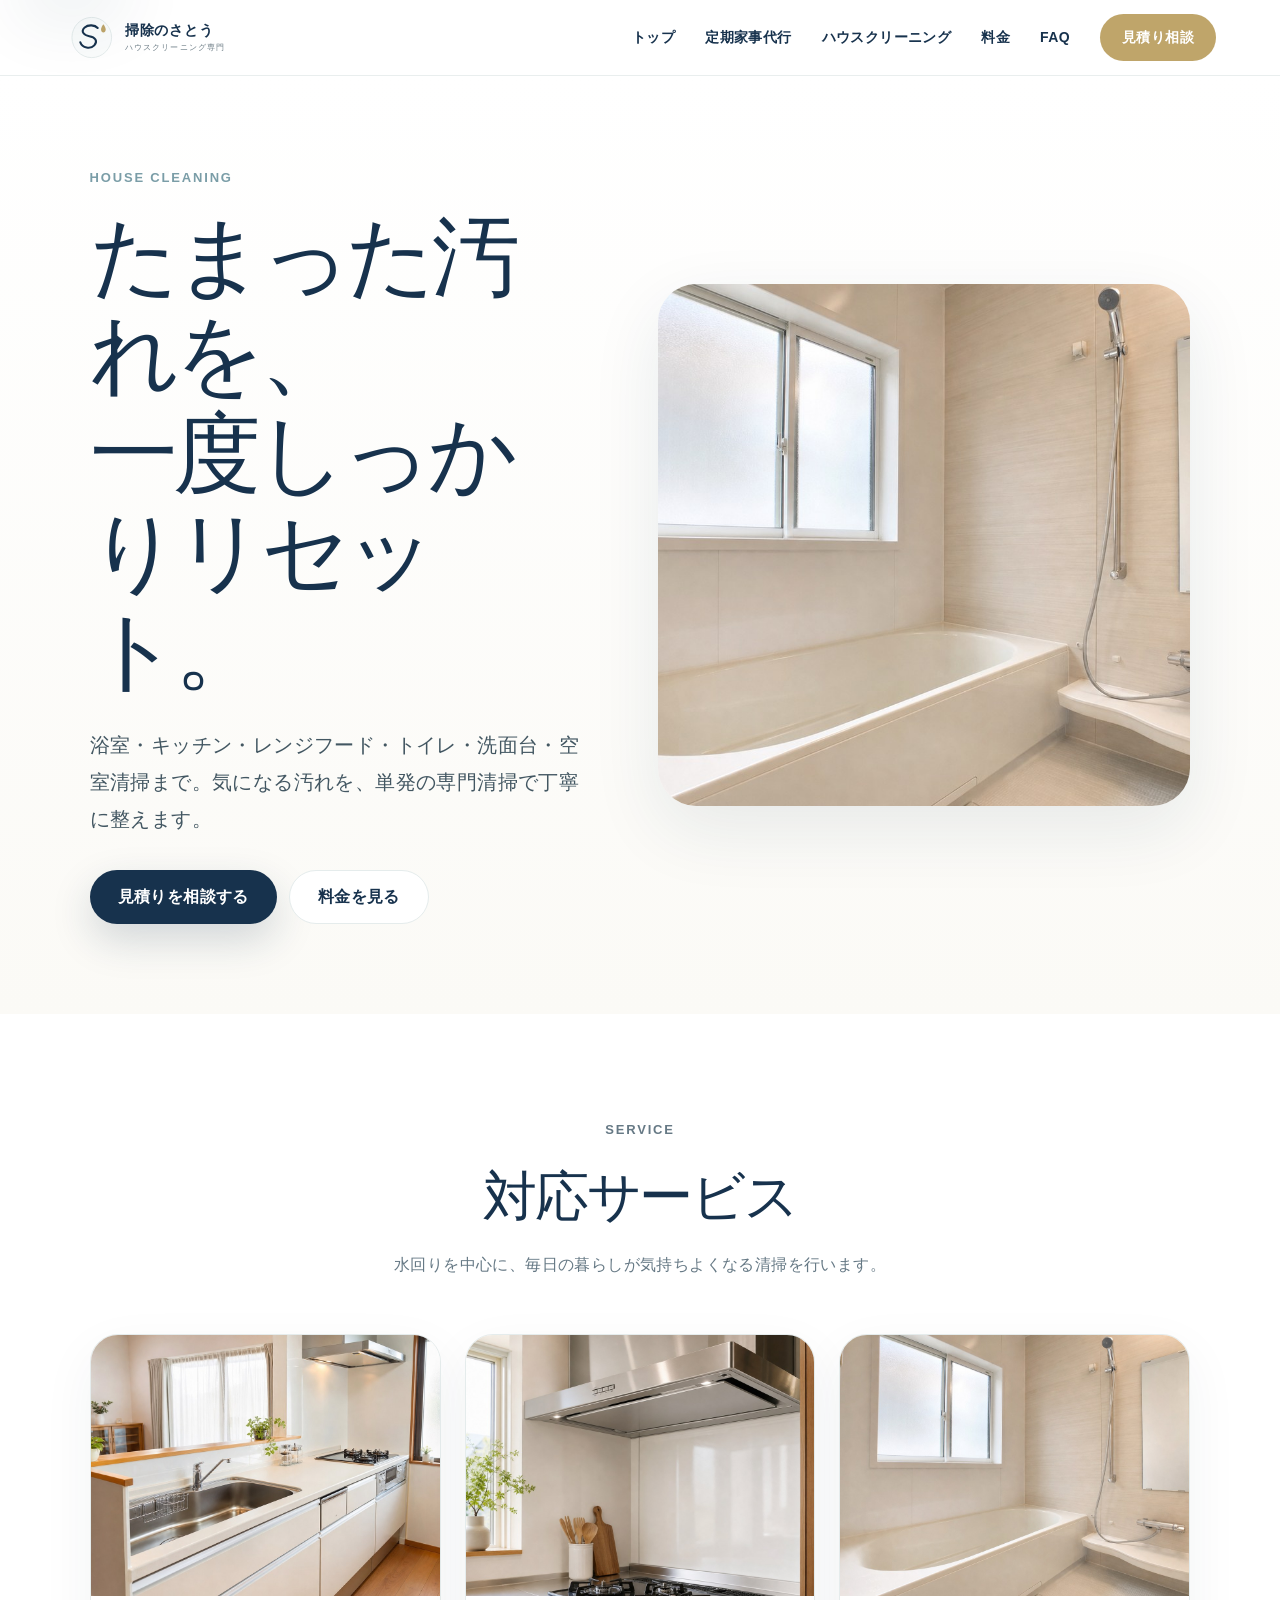
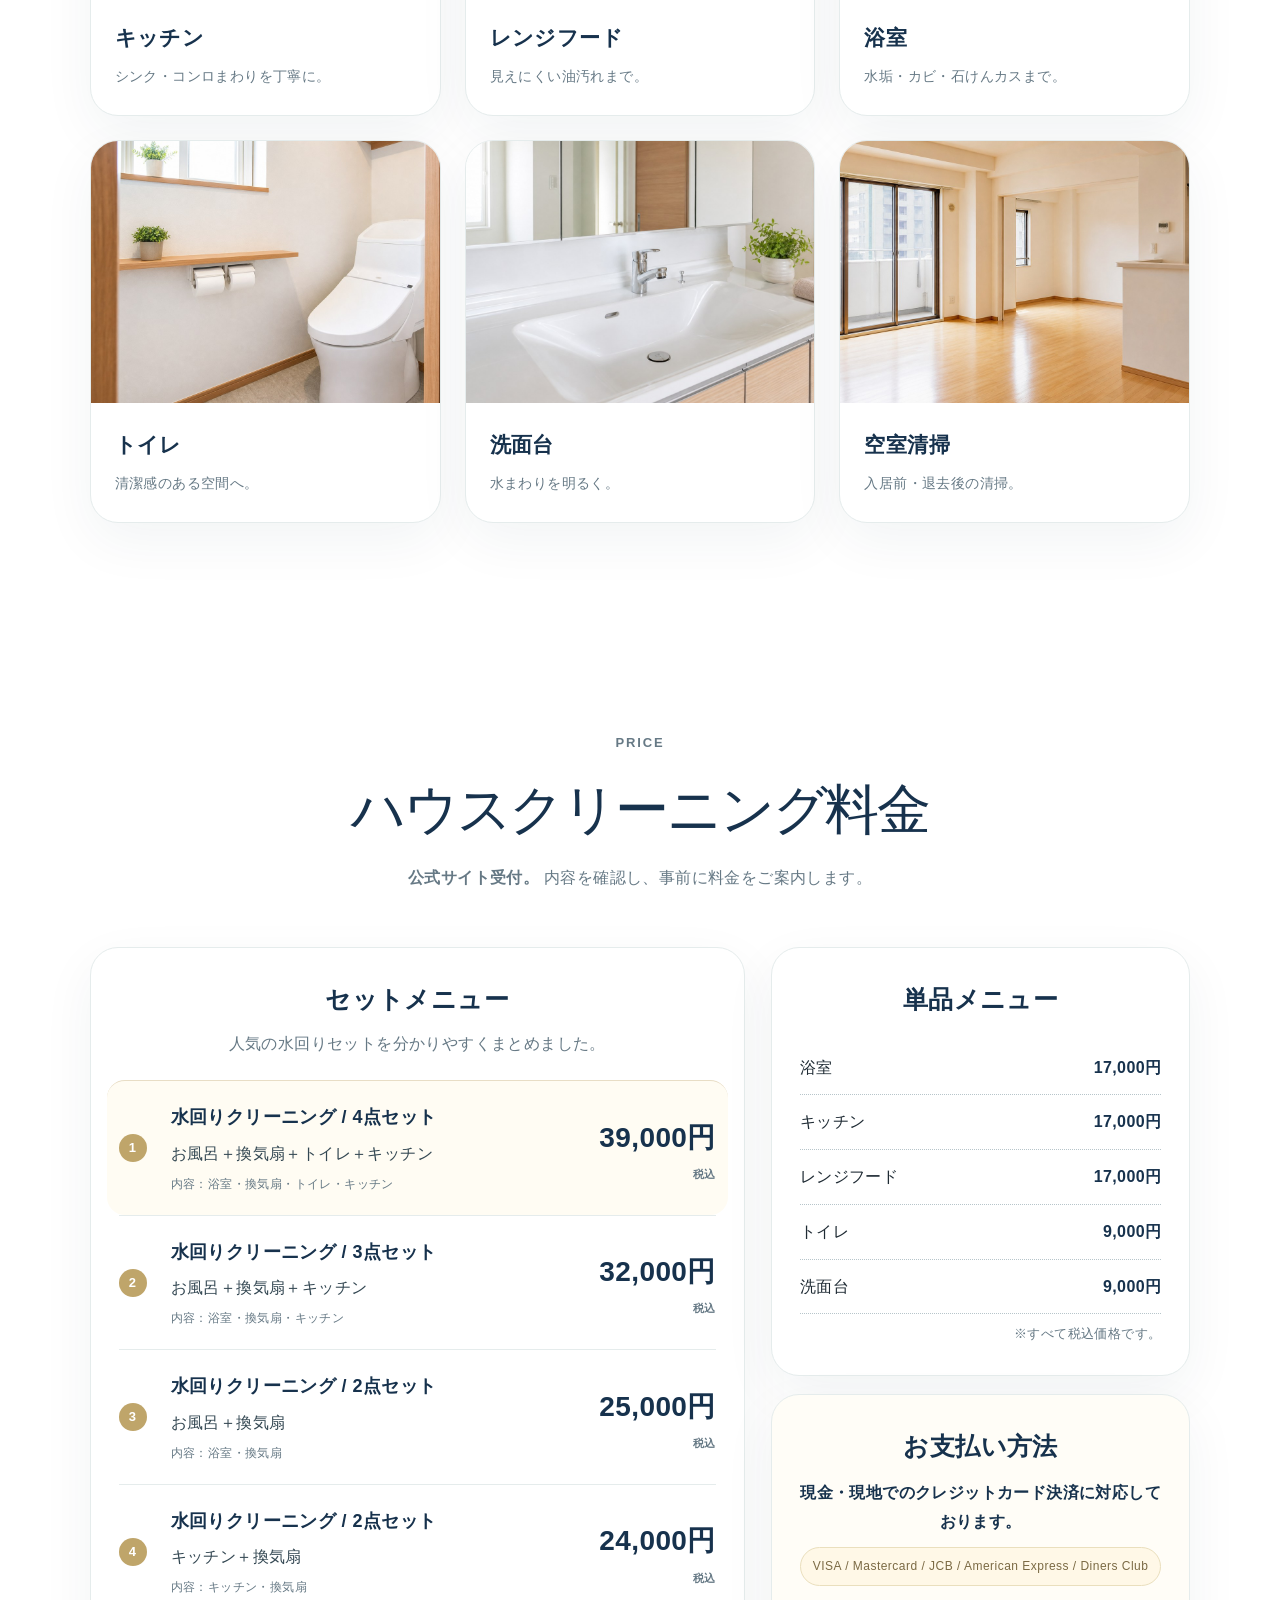
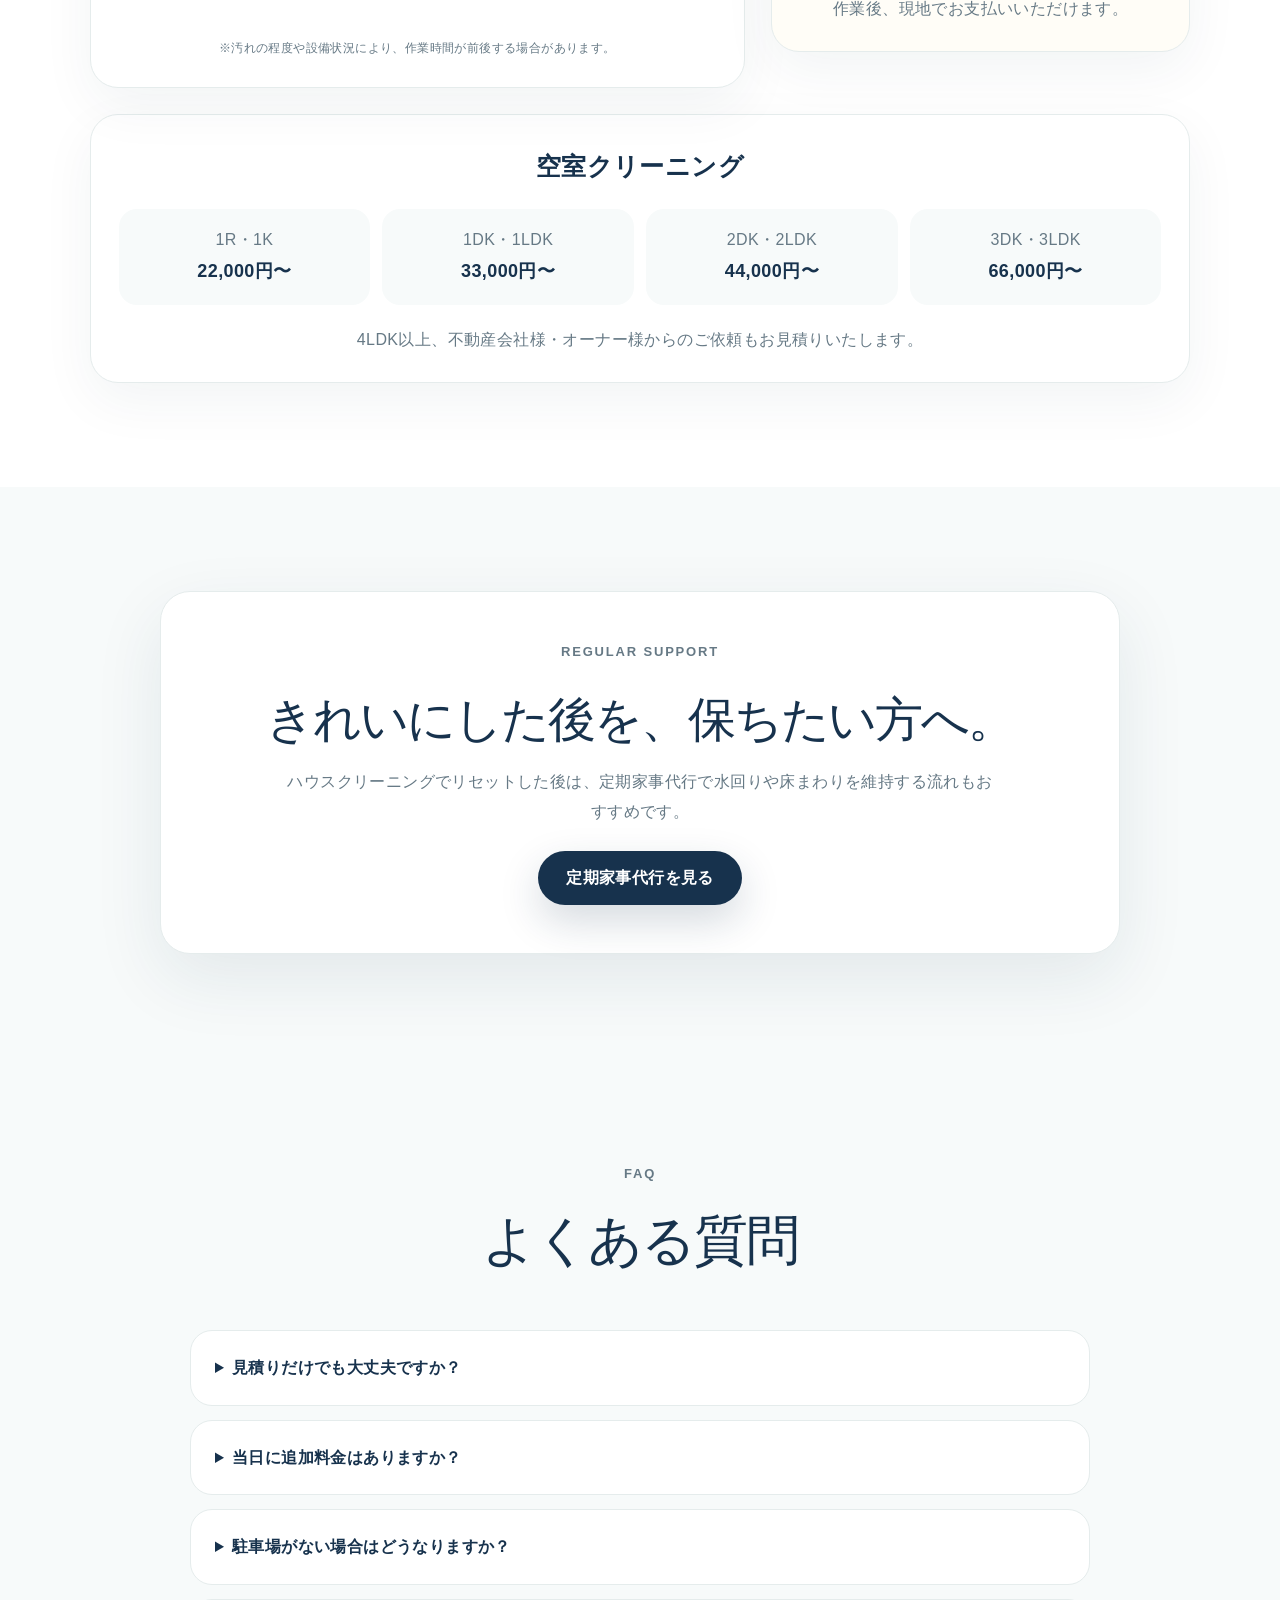
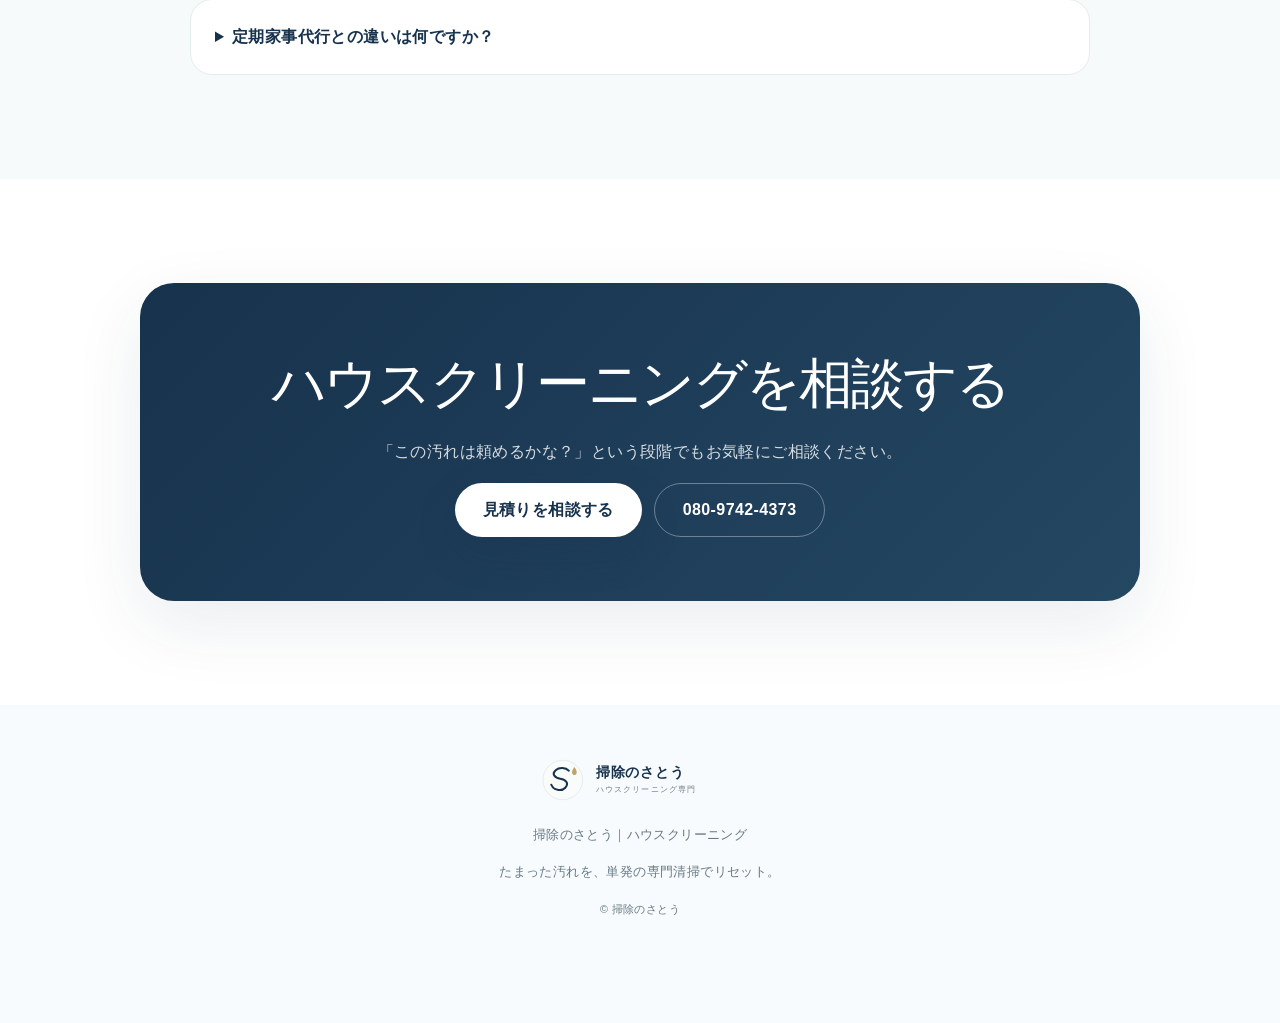
==== cleaning.html @ 700303c7 "Add files via upload" ====
<!doctype html>
<html class="no-js" lang="ja">
<head>
  <meta charset="utf-8">
  <meta name="viewport" content="width=device-width, initial-scale=1, viewport-fit=cover">
  <title>ハウスクリーニング｜掃除のさとう</title>
  <meta name="description" content="東大阪市を拠点に大阪府内を中心に対応する掃除のさとうのハウスクリーニング。浴室、キッチン、レンジフード、トイレ、洗面台、空室清掃に対応。公式サイトからお見積りできます。">
  <meta name="theme-color" content="#17324D">
  <meta property="og:type" content="website">
  <meta property="og:locale" content="ja_JP">
  <meta property="og:site_name" content="掃除のさとう">
  <meta property="og:title" content="ハウスクリーニング｜掃除のさとう">
  <meta property="og:description" content="水回り・レンジフード・空室清掃まで、たまった汚れを単発の専門清掃で整えます。">
  <meta property="og:url" content="https://norisatou0-deep.github.io/souji-no-sato/cleaning.html">
  <meta property="og:image" content="https://norisatou0-deep.github.io/souji-no-sato/assets/service-bath-clean-v3.jpg">
  <meta name="twitter:card" content="summary_large_image">
  <link rel="canonical" href="https://norisatou0-deep.github.io/souji-no-sato/cleaning.html">
  <link rel="icon" href="assets/logo.svg" type="image/svg+xml">
  <link rel="stylesheet" href="style.css?v=20260723-split">
  <script>
    document.documentElement.classList.remove('no-js');
    document.documentElement.classList.add('js');
  </script>
</head>
<body>
<a class="skip-link" href="#top">本文へ移動</a>
<header class="site-header">
  <a class="brand" href="index.html"><img src="assets/logo.svg" alt="掃除のさとう"></a>
  <button class="menu-button" type="button" aria-label="メニューを開く" aria-controls="site-nav" aria-expanded="false"><span aria-hidden="true"></span><span aria-hidden="true"></span></button>
  <nav class="nav" id="site-nav" aria-label="サイト内メニュー">
    <a href="index.html">トップ</a>
    <a href="housekeeping.html">定期家事代行</a>
    <a href="cleaning.html">ハウスクリーニング</a>
    <a href="#price">料金</a>
    <a href="#faq">FAQ</a>
    <a class="nav-cta" href="https://forms.gle/PF4ynjadxf1Uwvu38" target="_blank" rel="noopener noreferrer">見積り相談</a>
  </nav>
</header>

<main id="top">
<section class="subpage-hero">
  <div class="subpage-copy reveal">
    <p class="eyebrow">HOUSE CLEANING</p>
    <h1>たまった汚れを、<br>一度しっかりリセット。</h1>
    <p class="lead">浴室・キッチン・レンジフード・トイレ・洗面台・空室清掃まで。気になる汚れを、単発の専門清掃で丁寧に整えます。</p>
    <div class="actions">
      <a class="button primary" href="https://forms.gle/PF4ynjadxf1Uwvu38" target="_blank" rel="noopener noreferrer">見積りを相談する</a>
      <a class="button secondary" href="#price">料金を見る</a>
    </div>
  </div>
  <div class="subpage-photo reveal">
    <img src="assets/service-bath-clean-v3.jpg" alt="浴室クリーニングのイメージ" width="1200" height="800">
  </div>
</section>

<section class="section service" id="service">
  <div class="section-heading reveal">
    <p class="eyebrow">SERVICE</p>
    <h2>対応サービス</h2>
    <p>水回りを中心に、毎日の暮らしが気持ちよくなる清掃を行います。</p>
  </div>
  <div class="service-grid">
    <article class="service-card reveal"><img src="assets/service-kitchen-clean-v3.jpg" alt="キッチンクリーニング" width="1200" height="800" loading="lazy"><div><h3>キッチン</h3><p>シンク・コンロまわりを丁寧に。</p></div></article>
    <article class="service-card reveal"><img src="assets/service-hood-clean-v3.jpg" alt="レンジフードクリーニング" width="1200" height="800" loading="lazy"><div><h3>レンジフード</h3><p>見えにくい油汚れまで。</p></div></article>
    <article class="service-card reveal"><img src="assets/service-bath-clean-v3.jpg" alt="浴室クリーニング" width="1200" height="800" loading="lazy"><div><h3>浴室</h3><p>水垢・カビ・石けんカスまで。</p></div></article>
    <article class="service-card reveal"><img src="assets/service-toilet-clean-v3.jpg" alt="トイレクリーニング" width="1200" height="800" loading="lazy"><div><h3>トイレ</h3><p>清潔感のある空間へ。</p></div></article>
    <article class="service-card reveal"><img src="assets/service-wash-clean-v3.jpg" alt="洗面台クリーニング" width="1200" height="800" loading="lazy"><div><h3>洗面台</h3><p>水まわりを明るく。</p></div></article>
    <article class="service-card reveal"><img src="assets/service-vacant-clean-v3.jpg" alt="空室クリーニング" width="1200" height="800" loading="lazy"><div><h3>空室清掃</h3><p>入居前・退去後の清掃。</p></div></article>
  </div>
</section>

<section class="section price" id="price">
  <div class="section-heading reveal">
    <p class="eyebrow">PRICE</p>
    <h2>ハウスクリーニング料金</h2>
    <p><strong>公式サイト受付。</strong> 内容を確認し、事前に料金をご案内します。</p>
  </div>
  <div class="price-columns">
    <div class="set-menu reveal">
      <h3>セットメニュー</h3>
      <p class="sub">人気の水回りセットを分かりやすくまとめました。</p>
      <div class="set-row popular"><div class="rank">1</div><div class="set-main"><h4>水回りクリーニング / 4点セット</h4><p>お風呂＋換気扇＋トイレ＋キッチン</p><small>内容：浴室・換気扇・トイレ・キッチン</small></div><strong>39,000円<span>税込</span></strong></div>
      <div class="set-row"><div class="rank">2</div><div class="set-main"><h4>水回りクリーニング / 3点セット</h4><p>お風呂＋換気扇＋キッチン</p><small>内容：浴室・換気扇・キッチン</small></div><strong>32,000円<span>税込</span></strong></div>
      <div class="set-row"><div class="rank">3</div><div class="set-main"><h4>水回りクリーニング / 2点セット</h4><p>お風呂＋換気扇</p><small>内容：浴室・換気扇</small></div><strong>25,000円<span>税込</span></strong></div>
      <div class="set-row"><div class="rank">4</div><div class="set-main"><h4>水回りクリーニング / 2点セット</h4><p>キッチン＋換気扇</p><small>内容：キッチン・換気扇</small></div><strong>24,000円<span>税込</span></strong></div>
      <p class="caution">※汚れの程度や設備状況により、作業時間が前後する場合があります。</p>
    </div>
    <aside class="side-price reveal">
      <div class="single-menu">
        <h3>単品メニュー</h3>
        <dl>
          <div><dt>浴室</dt><dd>17,000円</dd></div>
          <div><dt>キッチン</dt><dd>17,000円</dd></div>
          <div><dt>レンジフード</dt><dd>17,000円</dd></div>
          <div><dt>トイレ</dt><dd>9,000円</dd></div>
          <div><dt>洗面台</dt><dd>9,000円</dd></div>
        </dl>
        <small>※すべて税込価格です。</small>
      </div>
      <div class="payment">
        <h3>お支払い方法</h3>
        <p><strong>現金・現地でのクレジットカード決済に対応しております。</strong></p>
        <p class="card-brands">VISA / Mastercard / JCB / American Express / Diners Club</p>
        <p>作業後、現地でお支払いいただけます。</p>
      </div>
    </aside>
  </div>
  <div class="vacant reveal">
    <h3>空室クリーニング</h3>
    <div>
      <span>1R・1K <strong>22,000円〜</strong></span>
      <span>1DK・1LDK <strong>33,000円〜</strong></span>
      <span>2DK・2LDK <strong>44,000円〜</strong></span>
      <span>3DK・3LDK <strong>66,000円〜</strong></span>
    </div>
    <p>4LDK以上、不動産会社様・オーナー様からのご依頼もお見積りいたします。</p>
  </div>
</section>

<section class="section cross-link">
  <div class="cross-card reveal">
    <p class="eyebrow">REGULAR SUPPORT</p>
    <h2>きれいにした後を、保ちたい方へ。</h2>
    <p>ハウスクリーニングでリセットした後は、定期家事代行で水回りや床まわりを維持する流れもおすすめです。</p>
    <a class="button primary" href="housekeeping.html">定期家事代行を見る</a>
  </div>
</section>

<section class="section faq" id="faq">
  <div class="section-heading reveal">
    <p class="eyebrow">FAQ</p>
    <h2>よくある質問</h2>
  </div>
  <div class="faq-list reveal">
    <details><summary>見積りだけでも大丈夫ですか？</summary><p>はい。ご相談だけでも大丈夫です。内容を確認し、無料でお見積りいたします。</p></details>
    <details><summary>当日に追加料金はありますか？</summary><p>追加作業をご希望の場合は、事前に料金をご案内します。</p></details>
    <details><summary>駐車場がない場合はどうなりますか？</summary><p>近隣のコインパーキングを利用する場合があります。駐車場代が必要な場合は事前にご相談いたします。</p></details>
    <details><summary>定期家事代行との違いは何ですか？</summary><p>ハウスクリーニングは、たまった汚れを専門清掃で落とす単発サービスです。日常的な掃除の維持には定期家事代行をご利用ください。</p></details>
  </div>
</section>

<section class="section contact" id="contact">
  <div class="contact-card reveal">
    <h2>ハウスクリーニングを相談する</h2>
    <p>「この汚れは頼めるかな？」という段階でもお気軽にご相談ください。</p>
    <div class="actions center">
      <a class="button primary light" href="https://forms.gle/PF4ynjadxf1Uwvu38" target="_blank" rel="noopener noreferrer">見積りを相談する</a>
      <a class="button secondary dark" href="tel:08097424373">080-9742-4373</a>
    </div>
  </div>
</section>
</main>

<footer>
  <img src="assets/logo.svg" alt="掃除のさとう">
  <p>掃除のさとう｜ハウスクリーニング</p>
  <p>たまった汚れを、単発の専門清掃でリセット。</p>
  <small>© 掃除のさとう</small>
</footer>

<div class="fixed-cta">
  <a href="tel:08097424373" aria-label="掃除のさとうへ電話する">電話</a>
  <a href="https://forms.gle/PF4ynjadxf1Uwvu38" target="_blank" rel="noopener noreferrer" aria-label="ハウスクリーニングを相談する">相談する</a>
</div>
<script src="script.js"></script>
</body>
</html>
---- style.css ----
@charset "UTF-8";
:root{--navy:#17324D;--gold:#BFA56A;--cream:#FBFAF6;--soft:#F7FAFA;--ink:#1f2b34;--muted:#667985;--line:#E5ECEC;--shadow:0 24px 70px rgba(23,50,77,.09)}
*{box-sizing:border-box}html{scroll-behavior:smooth;overflow-x:hidden}body{margin:0;font-family:-apple-system,BlinkMacSystemFont,"Hiragino Sans","Noto Sans JP","Yu Gothic",sans-serif;color:var(--ink);line-height:1.86;letter-spacing:.025em;background:#fff;overflow-x:hidden}img{display:block;max-width:100%;height:auto}a{text-decoration:none;color:inherit}a:focus-visible,button:focus-visible,summary:focus-visible{outline:3px solid rgba(191,165,106,.55);outline-offset:4px}.skip-link{position:fixed;left:14px;top:14px;z-index:100;transform:translateY(-140%);background:#fff;color:var(--navy);border:1px solid var(--line);border-radius:999px;padding:10px 16px;font-weight:800;box-shadow:var(--shadow)}.skip-link:focus{transform:none}
.site-header{height:76px;position:sticky;top:0;z-index:50;display:flex;align-items:center;justify-content:space-between;padding:0 clamp(18px,5vw,76px);background:rgba(255,255,255,.88);backdrop-filter:blur(20px);border-bottom:1px solid rgba(229,236,236,.85)}.brand img{width:210px}.nav{display:flex;align-items:center;gap:30px;font-weight:650;font-size:14px;color:var(--navy)}.nav-cta{padding:10px 22px;border-radius:999px;background:var(--gold);color:#fff}.menu-button{display:none}
.hero{display:grid;grid-template-columns:1.05fr .95fr;align-items:center;gap:clamp(46px,7vw,104px);padding:clamp(44px,7vw,94px) clamp(24px,7vw,112px);background:linear-gradient(180deg,#fff 0%,var(--cream) 100%)}.hero-photo img{width:100%;height:min(650px,64vh);object-fit:cover;object-position:center center;border-radius:42px;box-shadow:var(--shadow)}.eyebrow{margin:0 0 18px;color:#7A9DA7;font-weight:800;font-size:13px;letter-spacing:.14em;text-transform:uppercase}h1{margin:0 0 26px;color:var(--navy);font-size:clamp(48px,7vw,88px);font-weight:530;line-height:1.12;letter-spacing:-.05em}.lead{margin:0 0 32px;color:#435762;font-size:clamp(16px,1.8vw,20px)}.actions{display:flex;gap:12px;flex-wrap:wrap}.button{min-height:54px;padding:0 28px;border-radius:999px;display:inline-flex;align-items:center;justify-content:center;font-weight:800;transition:.22s}.button:hover{transform:translateY(-2px)}.primary{background:var(--navy);color:#fff;box-shadow:0 16px 40px rgba(23,50,77,.18)}.secondary{background:#fff;color:var(--navy);border:1px solid var(--line)}.small-note{font-size:14px;color:var(--muted);margin-top:22px}
.subpage-hero{display:grid;grid-template-columns:.96fr 1.04fr;align-items:center;gap:clamp(36px,6vw,88px);padding:clamp(44px,7vw,94px) clamp(24px,7vw,112px);background:linear-gradient(180deg,#fff 0%,var(--cream) 100%)}.housekeeping-hero{background:linear-gradient(180deg,#fff 0%,#F7FAFA 100%)}.subpage-photo img{width:100%;height:min(560px,58vh);object-fit:cover;object-position:center;border-radius:38px;box-shadow:var(--shadow)}.points-grid{display:grid;grid-template-columns:repeat(3,1fr);gap:18px}.point-card{background:#fff;border:1px solid var(--line);border-radius:26px;padding:28px 24px;box-shadow:0 18px 54px rgba(23,50,77,.055)}.point-card h3{margin:0 0 10px;color:var(--navy);font-size:20px}.point-card p{margin:0;color:var(--muted);font-size:14px}.scope-section{background:var(--cream)}.scope-grid{max-width:980px;margin:auto;display:grid;grid-template-columns:repeat(5,1fr);gap:12px}.scope-grid span{display:grid;place-items:center;min-height:70px;padding:10px;border:1px solid #EEE4D2;border-radius:18px;background:#fff;color:var(--navy);font-weight:750;text-align:center;font-size:14px}.plan-grid{display:grid;grid-template-columns:repeat(4,1fr);gap:16px}.plan-card{background:#fff;border:1px solid var(--line);border-radius:26px;padding:24px 20px;box-shadow:0 18px 54px rgba(23,50,77,.055)}.plan-card.featured{background:#FFFCF3;border-color:#E8DDC5}.plan-card span{display:inline-flex;min-height:28px;align-items:center;padding:3px 10px;border-radius:999px;background:#EAF1F2;color:var(--navy);font-size:12px;font-weight:900;margin-bottom:12px}.plan-card.featured span{background:var(--gold);color:#fff}.plan-card h3{margin:0 0 8px;color:var(--navy);font-size:21px}.plan-price{margin:0 0 6px;color:var(--navy);font-size:26px;font-weight:900;line-height:1.25;letter-spacing:-.02em}.plan-card p:not(.plan-price){margin:0 0 10px;color:#405461}.plan-card small{display:block;color:var(--muted);font-size:12px;line-height:1.7}.price-note{max-width:900px;margin:20px auto 0;color:var(--muted);font-size:13px;text-align:center}.schedule-card{max-width:900px;margin:auto;background:#fff;border:1px solid var(--line);border-radius:28px;box-shadow:var(--shadow);padding:clamp(24px,4vw,40px)}.schedule-card dl{margin:0;display:grid;grid-template-columns:1fr 1fr;gap:0 26px}.schedule-card div{display:grid;grid-template-columns:120px 1fr;gap:16px;padding:16px 0;border-bottom:1px solid var(--line)}.schedule-card dt{color:var(--navy);font-weight:850}.schedule-card dd{margin:0;color:#405461}.cross-link{background:var(--soft)}.cross-card{max-width:960px;margin:auto;background:#fff;border:1px solid var(--line);border-radius:30px;padding:clamp(28px,5vw,48px);text-align:center;box-shadow:var(--shadow)}.cross-card h2{margin:0 0 14px;color:var(--navy);font-size:clamp(30px,4vw,48px);font-weight:540;line-height:1.35;letter-spacing:-.04em}.cross-card p{max-width:720px;margin:0 auto 24px;color:var(--muted)}
.trust-strip{margin:0 clamp(24px,7vw,112px);transform:translateY(-24px);display:grid;grid-template-columns:repeat(4,1fr);background:#fff;border:1px solid var(--line);border-radius:28px;overflow:hidden;box-shadow:var(--shadow)}.trust-strip div{padding:24px 22px;border-right:1px solid var(--line)}.trust-strip div:last-child{border-right:0}.trust-strip strong{display:block;color:var(--navy);font-size:17px}.trust-strip span{color:var(--muted);font-size:13px}
.section{padding:104px clamp(24px,7vw,112px)}.section-heading{text-align:center;max-width:760px;margin:0 auto 54px}.section-heading h2,.contact-card h2,.policy-card h2{margin:0 0 18px;color:var(--navy);font-size:clamp(32px,4.2vw,54px);font-weight:540;line-height:1.34;letter-spacing:-.04em}.section-heading p{color:var(--muted)}
.service-choice{background:#fff}.choice-grid{display:grid;grid-template-columns:1.06fr .94fr;gap:24px;align-items:stretch}.choice-card{background:#fff;border:1px solid var(--line);border-radius:30px;padding:clamp(26px,4vw,42px);box-shadow:0 18px 54px rgba(23,50,77,.055);display:flex;flex-direction:column;align-items:flex-start}.choice-card.featured{background:linear-gradient(135deg,#fff,#FBF7EF);border-color:#E8DDC5}.choice-label{display:inline-flex;align-items:center;min-height:30px;padding:4px 12px;border-radius:999px;background:var(--gold);color:#fff;font-size:12px;font-weight:900;margin-bottom:16px}.choice-label.muted{background:#EAF1F2;color:var(--navy)}.choice-card h3{margin:0 0 12px;color:var(--navy);font-size:clamp(25px,3vw,34px);line-height:1.35;letter-spacing:-.03em}.choice-card p{margin:0 0 18px;color:#405461}.choice-card ul{margin:0 0 24px;padding-left:1.15em;color:var(--muted)}.choice-card li{margin:4px 0}.choice-card .button{margin-top:auto}
.service-grid{display:grid;grid-template-columns:repeat(3,1fr);gap:24px}.service-card{background:#fff;border:1px solid var(--line);border-radius:28px;overflow:hidden;box-shadow:0 18px 54px rgba(23,50,77,.055)}.service-card{transition:transform .22s ease,box-shadow .22s ease}.service-card:hover{transform:translateY(-6px);box-shadow:0 24px 64px rgba(23,50,77,.09)}.service-card img{width:100%;aspect-ratio:4/3;object-fit:cover;object-position:center;display:block;background:#f7fafa}.service-card div{padding:22px 24px 26px}.service-card h3{margin:0 0 6px;color:var(--navy);font-size:21px}.service-card p{color:var(--muted);font-size:14px;margin:0}
.reason{background:var(--soft)}.reason-layout{display:grid;grid-template-columns:1fr .42fr;gap:36px;align-items:stretch}.reason-grid{display:grid;grid-template-columns:repeat(4,1fr);gap:18px}.reason-grid article{padding:30px 22px;background:#fff;border:1px solid var(--line);border-radius:26px;text-align:center}.reason-grid span{color:var(--gold);font-weight:900}.reason-grid h3{margin:10px 0;color:var(--navy)}.reason-grid p{font-size:14px;color:var(--muted);margin:0}.manager{background:#fff;border:1px solid var(--line);border-radius:28px;padding:18px;display:grid;grid-template-columns:128px 1fr;gap:18px;align-items:center;box-shadow:var(--shadow)}.manager img{width:128px;height:150px;object-fit:cover;object-position:center 22%;border-radius:20px}.manager p{margin:0;color:var(--muted);font-size:13px}.manager strong{display:block;color:var(--navy);margin:4px 0 8px;line-height:1.55}.manager span{color:var(--muted);font-size:14px}
.proof-inner{display:grid;grid-template-columns:.9fr 1.1fr;gap:42px;align-items:center;background:linear-gradient(135deg,#fff,#FBF7EF);border:1px solid #E8DDC5;border-radius:34px;padding:clamp(28px,5vw,58px)}.proof h2{color:var(--navy);font-size:clamp(30px,4vw,50px);line-height:1.35;font-weight:540;letter-spacing:-.04em}.proof p{color:var(--muted)}.proof-photos{display:grid;grid-template-columns:1fr 1fr;gap:16px}.proof-photos img{height:330px;width:100%;object-fit:cover;border-radius:26px;box-shadow:0 14px 40px rgba(23,50,77,.08)}
.voice{background:var(--cream)}.voice-grid{display:grid;grid-template-columns:repeat(4,1fr);gap:18px}.voice blockquote{margin:0;padding:26px 22px;border:1px solid #EEE4D2;border-radius:24px;background:#fff;text-align:center;box-shadow:0 16px 46px rgba(23,50,77,.045)}.voice span{display:block;color:var(--gold);font-weight:900;margin-bottom:10px}.voice strong{display:block;color:var(--navy);font-size:15px;line-height:1.7}.voice small{display:block;color:var(--muted);margin-top:14px}
.price{background:#fff}.housekeeping-price{display:grid;grid-template-columns:.95fr 1.05fr;gap:24px;align-items:center;margin:0 auto 28px;padding:clamp(26px,4vw,40px);max-width:1120px;background:linear-gradient(135deg,#17324D,#244762);border-radius:30px;color:#fff;box-shadow:var(--shadow)}.housekeeping-price .eyebrow{color:#E8D69C}.housekeeping-price h3{margin:0 0 12px;color:#fff;font-size:clamp(26px,3.4vw,40px);line-height:1.35;letter-spacing:-.03em}.housekeeping-price p{margin:0;color:rgba(255,255,255,.78)}.regular-plans{display:grid;grid-template-columns:repeat(3,1fr);gap:12px}.regular-plans span{display:flex;min-height:112px;flex-direction:column;justify-content:center;gap:6px;padding:16px;border:1px solid rgba(255,255,255,.22);border-radius:20px;background:rgba(255,255,255,.08);color:rgba(255,255,255,.78);text-align:center}.regular-plans strong{display:block;color:#fff;font-size:17px}.price-columns{display:grid;grid-template-columns:1.25fr .75fr;gap:26px;align-items:start}.set-menu,.single-menu,.payment,.vacant{background:#fff;border:1px solid var(--line);border-radius:28px;box-shadow:0 18px 54px rgba(23,50,77,.055)}.set-menu{padding:28px}.set-menu h3,.single-menu h3,.payment h3,.vacant h3{margin:0;color:var(--navy);font-size:25px;text-align:center}.sub{text-align:center;color:var(--muted);margin:6px 0 22px}.set-row{display:grid;grid-template-columns:34px 1fr auto;gap:18px;align-items:center;padding:20px 0;border-top:1px solid var(--line)}.set-row.popular{background:#FFFCF3;margin:0 -12px;padding:20px 12px;border-radius:18px;border-top:1px solid #E8DDC5}.rank{width:28px;height:28px;border-radius:50%;display:grid;place-items:center;background:var(--gold);color:#fff;font-weight:800;font-size:13px}.set-main h4{margin:0 0 4px;color:var(--navy);font-size:18px}.set-main p{margin:0;color:#334752}.set-main small{display:block;color:var(--muted);font-size:12px;margin-top:4px}.set-row>strong{color:var(--navy);font-size:28px;white-space:nowrap}.set-row>strong span{display:block;font-size:11px;color:var(--muted);text-align:right}.caution{text-align:center;color:var(--muted);font-size:12px;margin:18px 0 0}.single-menu,.payment{padding:28px}.single-menu dl{margin:18px 0 8px}.single-menu dl div{display:flex;justify-content:space-between;padding:12px 0;border-bottom:1px dotted #B7C5CA}.single-menu dd{margin:0;color:var(--navy);font-weight:800}.single-menu small{display:block;text-align:right;color:var(--muted)}.payment{margin-top:18px;background:#fffdf7}.payment p{text-align:center;color:var(--muted);margin:8px 0 0}.payment strong{color:var(--navy)}.vacant{margin-top:26px;padding:28px}.vacant div{display:grid;grid-template-columns:repeat(4,1fr);gap:12px;margin:20px 0}.vacant span{background:var(--soft);border-radius:18px;padding:16px;text-align:center;color:var(--muted)}.vacant strong{display:block;color:var(--navy);font-size:18px}.vacant p{text-align:center;color:var(--muted);margin:0}
.faq{background:var(--soft)}.faq-list{max-width:900px;margin:auto;display:grid;gap:14px}details{background:#fff;border:1px solid var(--line);border-radius:22px;padding:22px 24px}summary{cursor:pointer;color:var(--navy);font-weight:750}.faq-list p{color:var(--muted);margin:12px 0 0}
.policy-card{max-width:960px;margin:auto;background:#fff;border:1px solid var(--line);border-radius:32px;padding:clamp(28px,5vw,54px);box-shadow:var(--shadow)}.policy-card p{color:var(--muted)}.policy-table{margin:24px 0;display:grid;gap:10px}.policy-table div{display:flex;justify-content:space-between;gap:14px;background:var(--soft);border-radius:18px;padding:16px 18px}.policy-table span{color:#405461}.policy-table strong{color:var(--navy);white-space:nowrap}.policy-note{font-size:14px}
.promise{background:var(--cream)}.promise-grid{display:grid;grid-template-columns:repeat(4,1fr);gap:18px}.promise-grid article{background:#fff;border:1px solid #EEE4D2;border-radius:24px;padding:28px 22px}.promise-grid h3{color:var(--navy);margin:0 0 10px;font-size:17px;line-height:1.55}.promise-grid p{color:var(--muted);font-size:14px;margin:0}
.about{background:#fff}.info-card{max-width:980px;margin:auto;background:#fff;border:1px solid var(--line);border-radius:28px;box-shadow:var(--shadow);padding:clamp(24px,4vw,42px)}.info-card dl{margin:0;display:grid;grid-template-columns:1fr 1fr;gap:0 28px}.info-card div{display:grid;grid-template-columns:112px 1fr;gap:18px;padding:16px 0;border-bottom:1px solid var(--line)}.info-card div:nth-last-child(-n+2){border-bottom:0}.info-card dt{color:var(--navy);font-weight:800}.info-card dd{margin:0;color:#405461}.info-card a{color:var(--navy);font-weight:750;text-decoration:underline;text-decoration-thickness:1px;text-underline-offset:4px}
.contact-card{max-width:1000px;margin:auto;text-align:center;background:linear-gradient(135deg,#17324D,#244762);border-radius:34px;padding:64px 24px;color:#fff;box-shadow:var(--shadow)}.contact-card h2{color:#fff}.contact-card p{color:rgba(255,255,255,.82)}.center{justify-content:center}.light{background:#fff;color:var(--navy)}.dark{background:transparent;color:#fff;border:1px solid rgba(255,255,255,.35)}.footer-message{margin-top:28px;font-size:14px}
footer{text-align:center;background:#F8FBFD;padding:48px 24px 102px;color:var(--muted);font-size:13px}footer img{width:210px;margin:0 auto 16px}.fixed-cta{display:none}.js .reveal{opacity:0;transform:translateY(22px);transition:.72s ease}.js .reveal.show,.no-js .reveal{opacity:1;transform:none}
@media(max-width:1100px){.reason-layout,.proof-inner{grid-template-columns:1fr}.reason-grid,.voice-grid,.promise-grid,.plan-grid{grid-template-columns:repeat(2,1fr)}.scope-grid{grid-template-columns:repeat(3,1fr)}}
@media(max-width:760px){body{padding-bottom:calc(82px + env(safe-area-inset-bottom))}.site-header{height:70px;padding:0 18px}.brand img{width:min(178px,56vw)}.menu-button{display:grid;width:42px;height:42px;place-items:center;background:#fff;border:1px solid var(--line);border-radius:50%;padding:0}.menu-button span{width:18px;height:2px;background:var(--navy);margin:3px 0}.nav{display:none;position:fixed;left:14px;right:14px;top:78px;background:#fff;border:1px solid var(--line);border-radius:24px;box-shadow:var(--shadow);padding:12px;flex-direction:column;gap:0}.nav.open{display:flex}.nav a{padding:14px 16px}.hero,.subpage-hero{grid-template-columns:1fr;padding:30px 22px 62px}.hero-photo img,.subpage-photo img{height:auto;aspect-ratio:4/3.1;border-radius:30px}h1{font-size:clamp(38px,11vw,43px);letter-spacing:-.035em}.lead br{display:none}.actions{display:grid;grid-template-columns:1fr}.button{width:100%;min-height:52px;padding:0 20px}.trust-strip{grid-template-columns:1fr;margin:0 22px;transform:none}.trust-strip div{border-right:0;border-bottom:1px solid var(--line)}.trust-strip div:last-child{border-bottom:0}.section{padding:82px 22px}.choice-grid,.service-grid,.reason-grid,.voice-grid,.price-columns,.promise-grid,.housekeeping-price,.points-grid,.plan-grid,.schedule-card dl{grid-template-columns:1fr}.choice-card{border-radius:24px}.housekeeping-price{border-radius:24px;margin-bottom:22px}.regular-plans,.scope-grid{grid-template-columns:1fr}.regular-plans span{min-height:auto}.scope-grid span{min-height:58px}.schedule-card div{grid-template-columns:1fr;gap:4px}.manager{grid-template-columns:92px 1fr}.manager img{width:92px;height:112px}.proof-photos{grid-template-columns:1fr}.proof-photos img{height:230px}.set-row{grid-template-columns:30px 1fr}.set-row>strong{grid-column:2;font-size:25px}.set-row>strong span{text-align:left}.vacant div{grid-template-columns:1fr 1fr}.policy-table div{display:block}.policy-table strong{display:block;margin-top:4px}.info-card dl{grid-template-columns:1fr}.info-card div,.info-card div:nth-last-child(-n+2){grid-template-columns:1fr;gap:4px;border-bottom:1px solid var(--line)}.info-card div:last-child{border-bottom:0}.fixed-cta{display:grid;position:fixed;left:12px;right:12px;bottom:calc(12px + env(safe-area-inset-bottom));z-index:60;grid-template-columns:1fr 1.3fr;gap:8px;background:rgba(255,255,255,.9);backdrop-filter:blur(18px);border:1px solid var(--line);box-shadow:0 16px 44px rgba(23,50,77,.16);padding:8px;border-radius:20px}.fixed-cta a{min-height:46px;display:grid;place-items:center;border-radius:14px;font-weight:800}.fixed-cta a:first-child{background:#fff;color:var(--navy);border:1px solid var(--line)}.fixed-cta a:last-child{background:var(--navy);color:#fff}}
@media(max-width:380px){.section{padding-left:18px;padding-right:18px}.hero{padding-left:18px;padding-right:18px}.trust-strip{margin-left:18px;margin-right:18px}.vacant div{grid-template-columns:1fr}.contact-card{padding:50px 18px}.fixed-cta{left:8px;right:8px}}
@media(prefers-reduced-motion:reduce){html{scroll-behavior:auto}*,*::before,*::after{transition-duration:.01ms !important;animation-duration:.01ms !important;animation-iteration-count:1 !important}.js .reveal{opacity:1;transform:none}}

.card-brands{
  font-size:12px;
  letter-spacing:.04em;
  color:#7b6a44 !important;
  background:#fff8e7;
  border:1px solid #eadfbd;
  border-radius:999px;
  padding:8px 12px;
  display:block;
  width:max-content;
  max-width:100%;
  margin:10px auto 4px !important;
  text-align:center;
  white-space:normal;
  overflow-wrap:anywhere;
  line-height:1.7;
}

.contact-card > p{
  max-width:720px;
  margin-left:auto;
  margin-right:auto;
}
.contact-card > p br{
  display:block;
}
@media(max-width:760px){
  .contact-card > p{
    font-size:16px;
    line-height:1.8;
  }
  .price-columns,
  .set-menu,
  .single-menu,
  .payment,
  .vacant,
  .set-main{
    min-width:0;
    max-width:100%;
  }
  .price .section-heading{
    margin-bottom:38px;
  }
  .set-menu,
  .single-menu,
  .payment,
  .vacant{
    padding:22px 18px;
    border-radius:22px;
  }
  .set-row{
    gap:12px;
    padding:18px 0;
  }
  .set-row.popular{
    margin:0;
    padding:18px 12px;
  }
  .set-main h4,
  .set-main p,
  .set-main small{
    overflow-wrap:anywhere;
    word-break:normal;
  }
  .set-main h4{
    font-size:17px;
    line-height:1.55;
  }
  .set-main small{
    font-size:11px;
    line-height:1.7;
  }
  .single-menu dl div{
    gap:16px;
    align-items:baseline;
  }
  .single-menu dt{
    min-width:0;
    overflow-wrap:anywhere;
  }
  .single-menu dd{
    flex:0 0 auto;
    white-space:nowrap;
  }
  .payment strong{
    display:block;
    line-height:1.8;
  }
  .card-brands{
    width:100%;
    max-width:100%;
    border-radius:18px;
    padding:8px 10px;
    font-size:11px;
  }
}
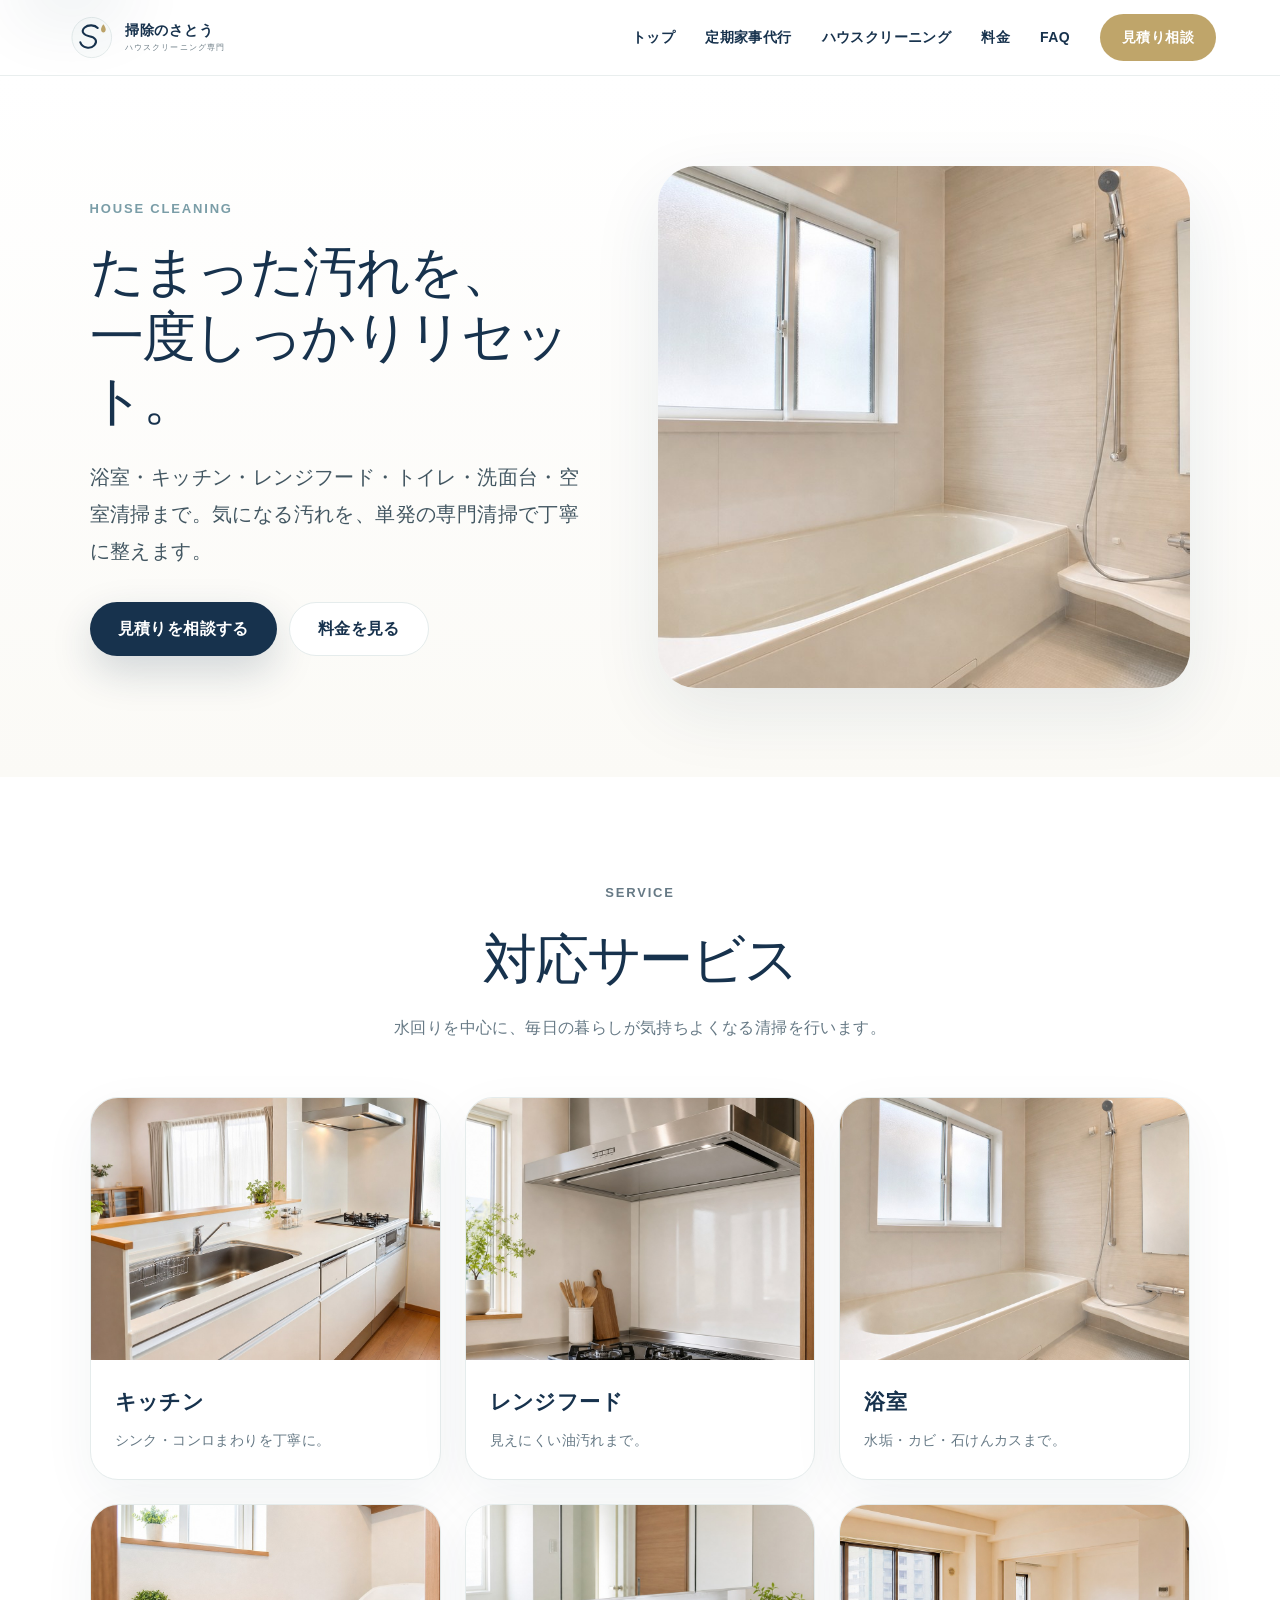
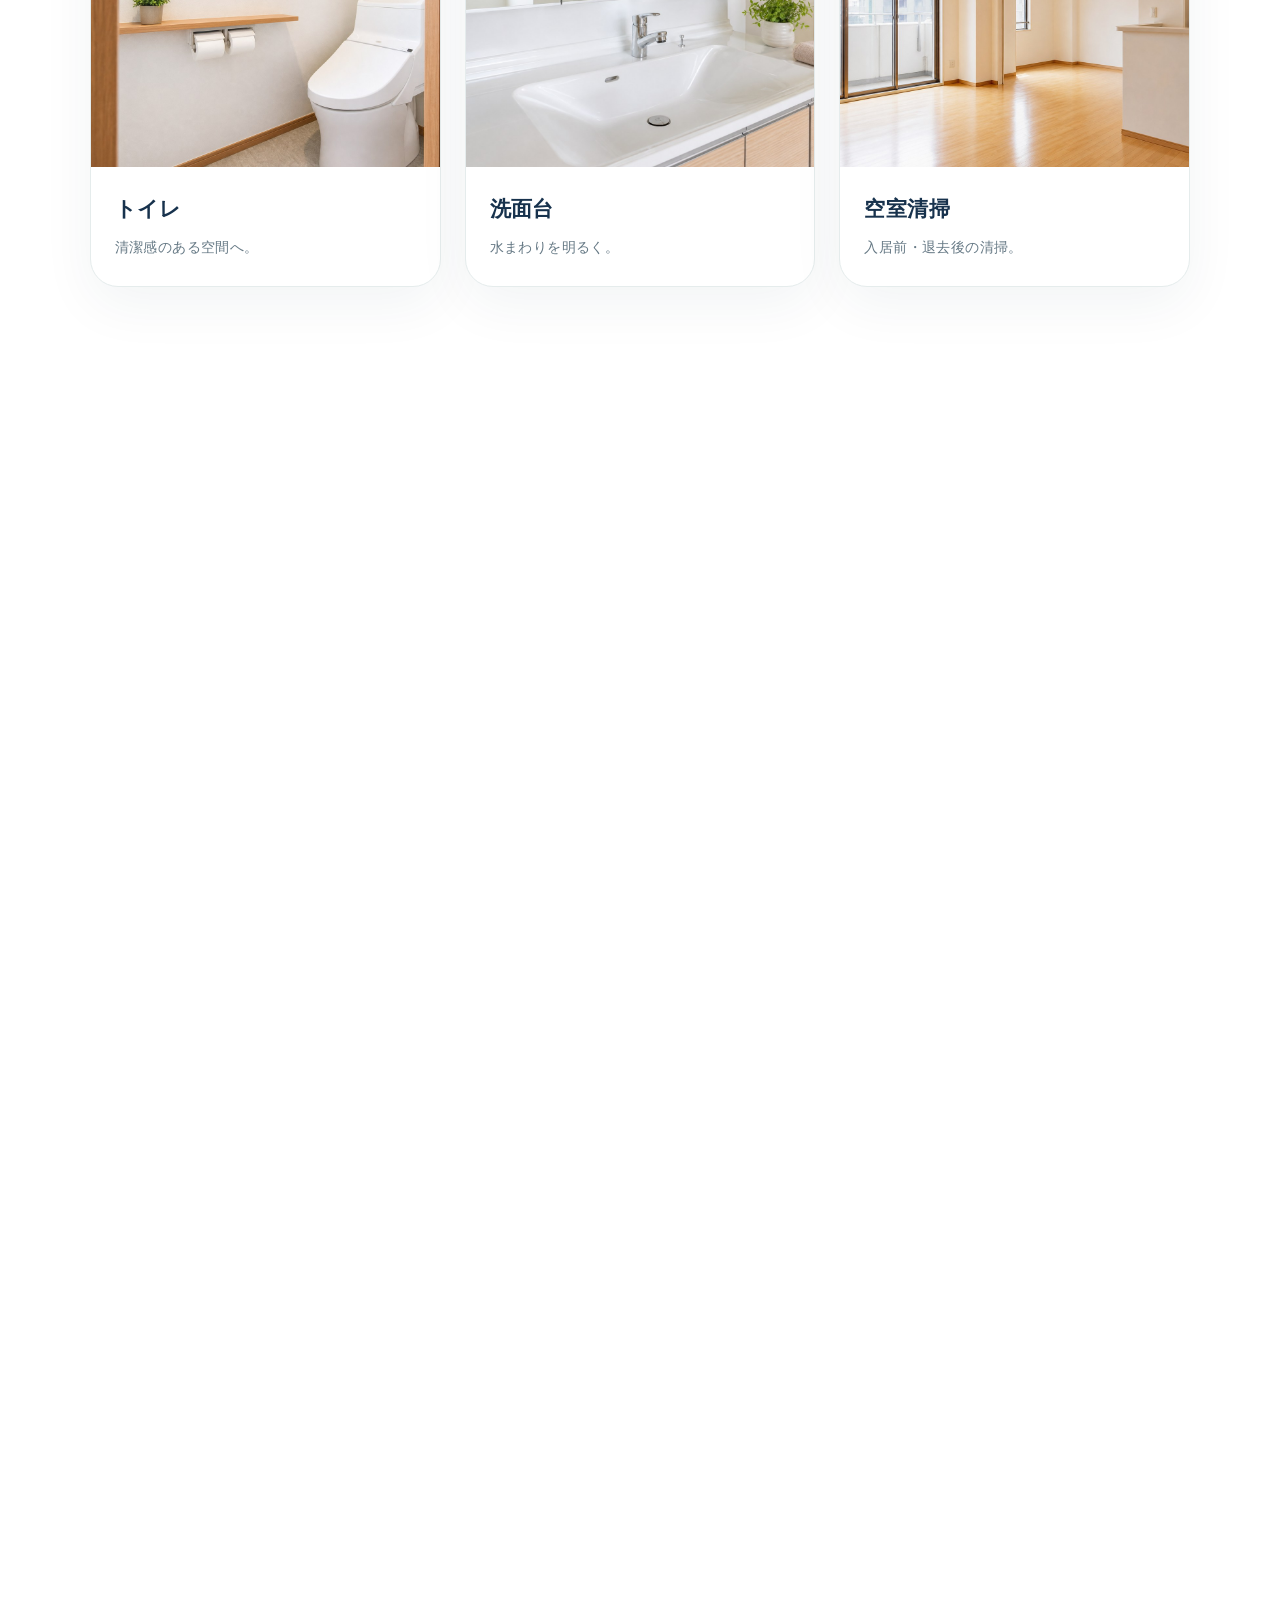
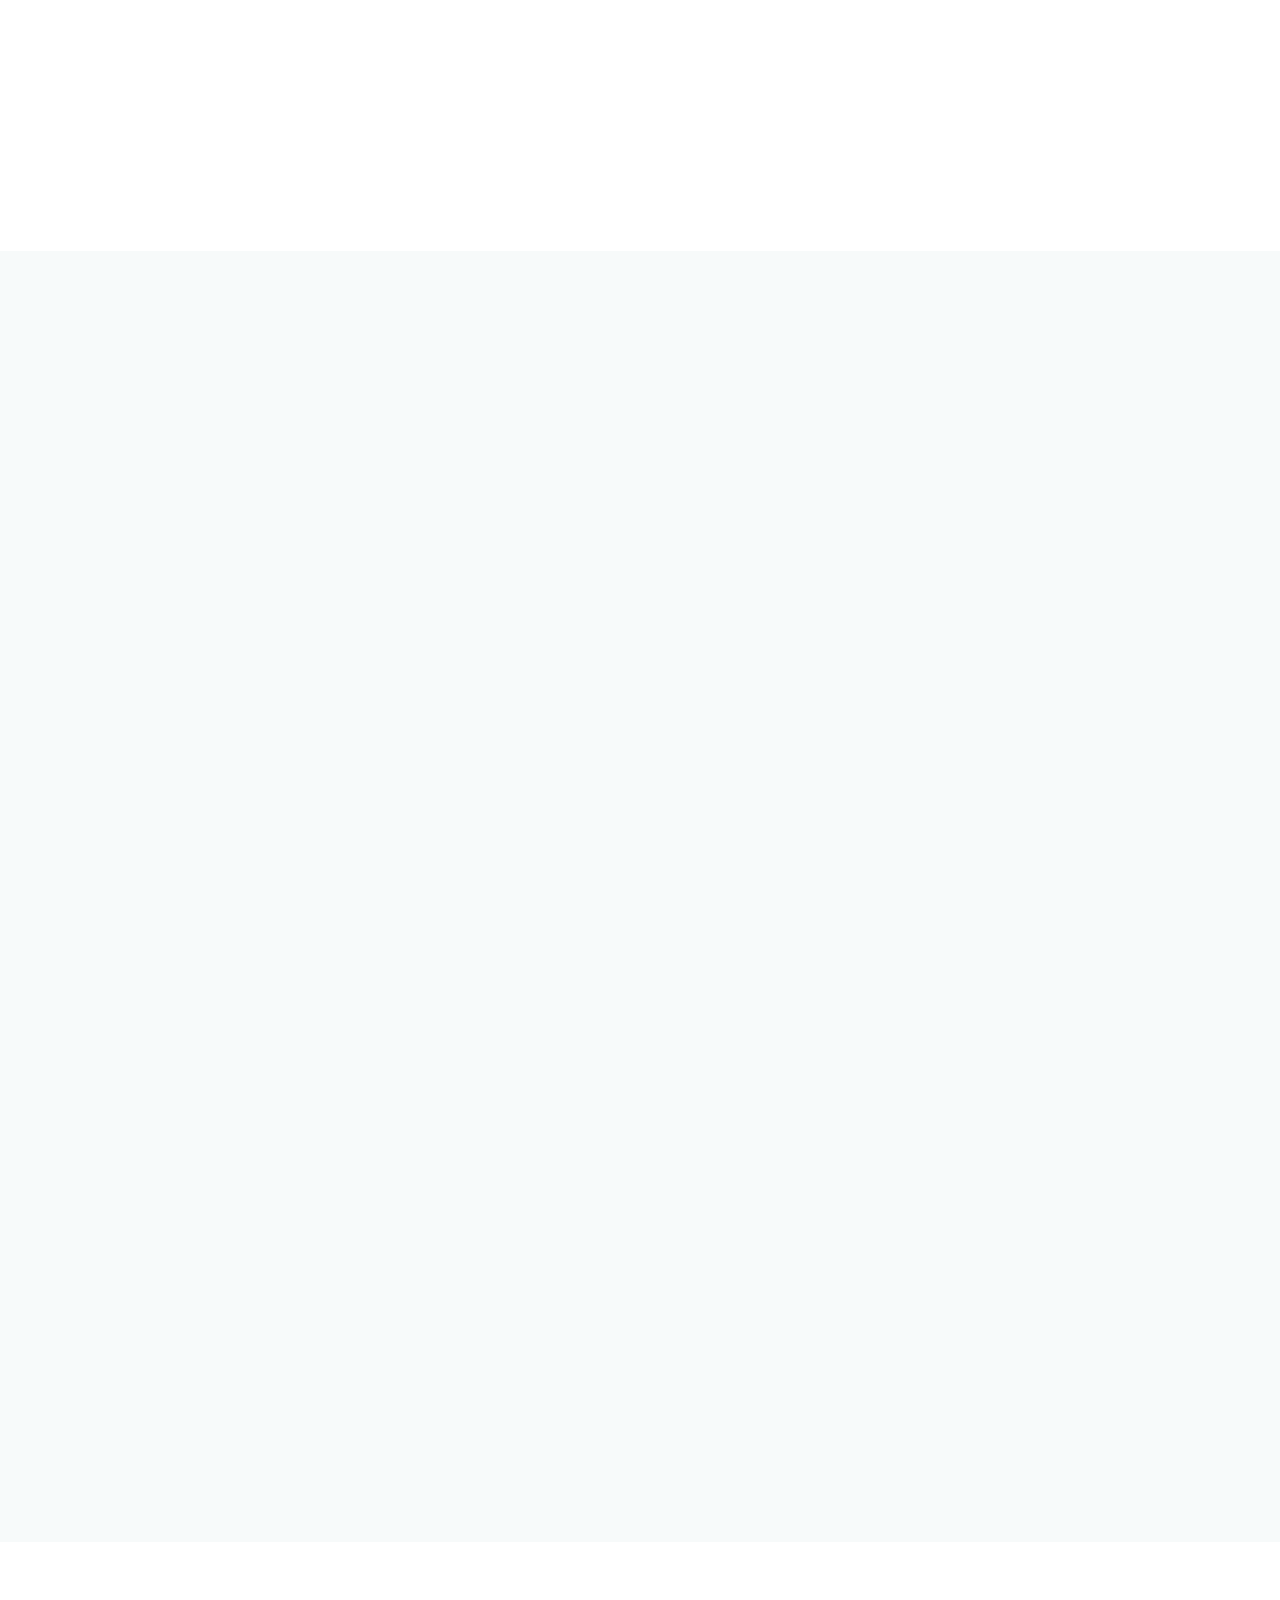
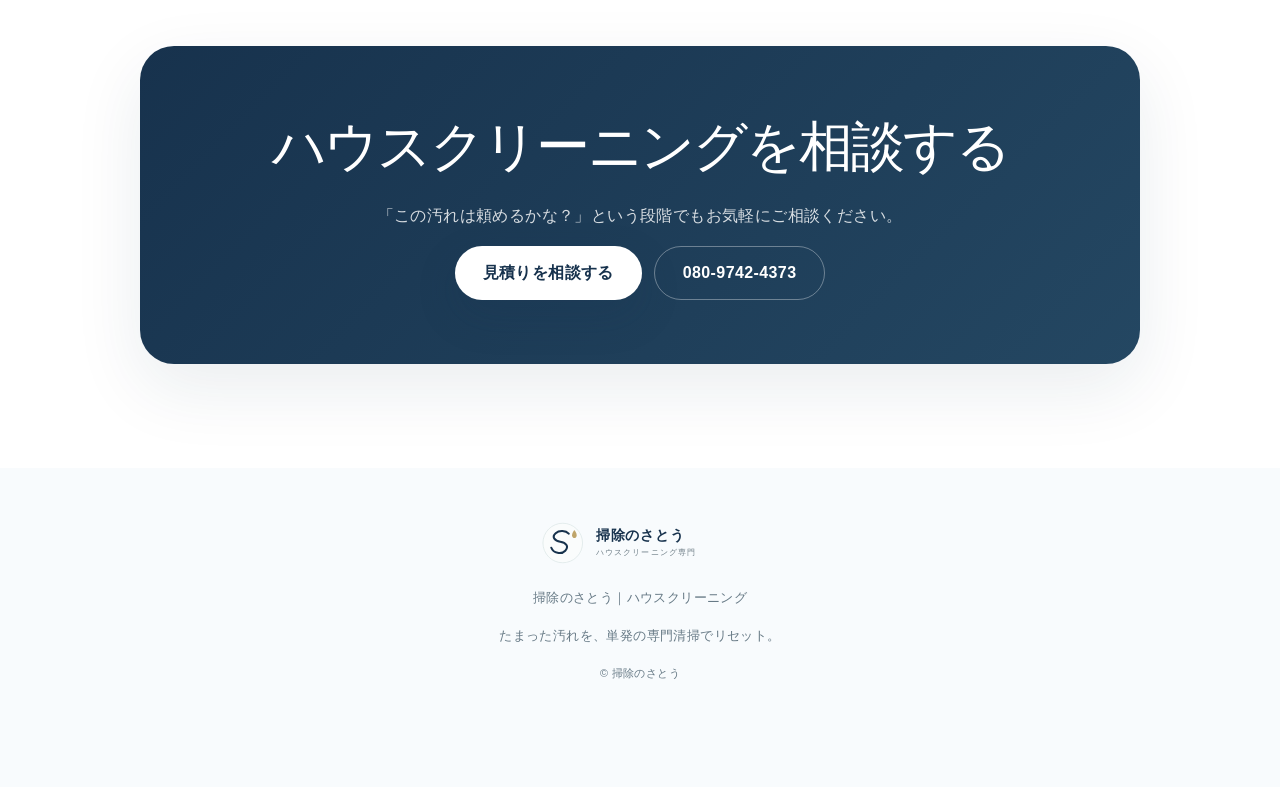
==== commit 974c5716: "Add files via upload" ====
--- a/cleaning.html
+++ b/cleaning.html
@@ -16,7 +16,7 @@
   <meta name="twitter:card" content="summary_large_image">
   <link rel="canonical" href="https://norisatou0-deep.github.io/souji-no-sato/cleaning.html">
   <link rel="icon" href="assets/logo.svg" type="image/svg+xml">
-  <link rel="stylesheet" href="style.css?v=20260723-split">
+  <link rel="stylesheet" href="style.css?v=20260723-wrap">
   <script>
     document.documentElement.classList.remove('no-js');
     document.documentElement.classList.add('js');
--- a/style.css
+++ b/style.css
@@ -1,9 +1,10 @@
 @charset "UTF-8";
 :root{--navy:#17324D;--gold:#BFA56A;--cream:#FBFAF6;--soft:#F7FAFA;--ink:#1f2b34;--muted:#667985;--line:#E5ECEC;--shadow:0 24px 70px rgba(23,50,77,.09)}
 *{box-sizing:border-box}html{scroll-behavior:smooth;overflow-x:hidden}body{margin:0;font-family:-apple-system,BlinkMacSystemFont,"Hiragino Sans","Noto Sans JP","Yu Gothic",sans-serif;color:var(--ink);line-height:1.86;letter-spacing:.025em;background:#fff;overflow-x:hidden}img{display:block;max-width:100%;height:auto}a{text-decoration:none;color:inherit}a:focus-visible,button:focus-visible,summary:focus-visible{outline:3px solid rgba(191,165,106,.55);outline-offset:4px}.skip-link{position:fixed;left:14px;top:14px;z-index:100;transform:translateY(-140%);background:#fff;color:var(--navy);border:1px solid var(--line);border-radius:999px;padding:10px 16px;font-weight:800;box-shadow:var(--shadow)}.skip-link:focus{transform:none}
+.nowrap{white-space:nowrap}
 .site-header{height:76px;position:sticky;top:0;z-index:50;display:flex;align-items:center;justify-content:space-between;padding:0 clamp(18px,5vw,76px);background:rgba(255,255,255,.88);backdrop-filter:blur(20px);border-bottom:1px solid rgba(229,236,236,.85)}.brand img{width:210px}.nav{display:flex;align-items:center;gap:30px;font-weight:650;font-size:14px;color:var(--navy)}.nav-cta{padding:10px 22px;border-radius:999px;background:var(--gold);color:#fff}.menu-button{display:none}
 .hero{display:grid;grid-template-columns:1.05fr .95fr;align-items:center;gap:clamp(46px,7vw,104px);padding:clamp(44px,7vw,94px) clamp(24px,7vw,112px);background:linear-gradient(180deg,#fff 0%,var(--cream) 100%)}.hero-photo img{width:100%;height:min(650px,64vh);object-fit:cover;object-position:center center;border-radius:42px;box-shadow:var(--shadow)}.eyebrow{margin:0 0 18px;color:#7A9DA7;font-weight:800;font-size:13px;letter-spacing:.14em;text-transform:uppercase}h1{margin:0 0 26px;color:var(--navy);font-size:clamp(48px,7vw,88px);font-weight:530;line-height:1.12;letter-spacing:-.05em}.lead{margin:0 0 32px;color:#435762;font-size:clamp(16px,1.8vw,20px)}.actions{display:flex;gap:12px;flex-wrap:wrap}.button{min-height:54px;padding:0 28px;border-radius:999px;display:inline-flex;align-items:center;justify-content:center;font-weight:800;transition:.22s}.button:hover{transform:translateY(-2px)}.primary{background:var(--navy);color:#fff;box-shadow:0 16px 40px rgba(23,50,77,.18)}.secondary{background:#fff;color:var(--navy);border:1px solid var(--line)}.small-note{font-size:14px;color:var(--muted);margin-top:22px}
-.subpage-hero{display:grid;grid-template-columns:.96fr 1.04fr;align-items:center;gap:clamp(36px,6vw,88px);padding:clamp(44px,7vw,94px) clamp(24px,7vw,112px);background:linear-gradient(180deg,#fff 0%,var(--cream) 100%)}.housekeeping-hero{background:linear-gradient(180deg,#fff 0%,#F7FAFA 100%)}.subpage-photo img{width:100%;height:min(560px,58vh);object-fit:cover;object-position:center;border-radius:38px;box-shadow:var(--shadow)}.points-grid{display:grid;grid-template-columns:repeat(3,1fr);gap:18px}.point-card{background:#fff;border:1px solid var(--line);border-radius:26px;padding:28px 24px;box-shadow:0 18px 54px rgba(23,50,77,.055)}.point-card h3{margin:0 0 10px;color:var(--navy);font-size:20px}.point-card p{margin:0;color:var(--muted);font-size:14px}.scope-section{background:var(--cream)}.scope-grid{max-width:980px;margin:auto;display:grid;grid-template-columns:repeat(5,1fr);gap:12px}.scope-grid span{display:grid;place-items:center;min-height:70px;padding:10px;border:1px solid #EEE4D2;border-radius:18px;background:#fff;color:var(--navy);font-weight:750;text-align:center;font-size:14px}.plan-grid{display:grid;grid-template-columns:repeat(4,1fr);gap:16px}.plan-card{background:#fff;border:1px solid var(--line);border-radius:26px;padding:24px 20px;box-shadow:0 18px 54px rgba(23,50,77,.055)}.plan-card.featured{background:#FFFCF3;border-color:#E8DDC5}.plan-card span{display:inline-flex;min-height:28px;align-items:center;padding:3px 10px;border-radius:999px;background:#EAF1F2;color:var(--navy);font-size:12px;font-weight:900;margin-bottom:12px}.plan-card.featured span{background:var(--gold);color:#fff}.plan-card h3{margin:0 0 8px;color:var(--navy);font-size:21px}.plan-price{margin:0 0 6px;color:var(--navy);font-size:26px;font-weight:900;line-height:1.25;letter-spacing:-.02em}.plan-card p:not(.plan-price){margin:0 0 10px;color:#405461}.plan-card small{display:block;color:var(--muted);font-size:12px;line-height:1.7}.price-note{max-width:900px;margin:20px auto 0;color:var(--muted);font-size:13px;text-align:center}.schedule-card{max-width:900px;margin:auto;background:#fff;border:1px solid var(--line);border-radius:28px;box-shadow:var(--shadow);padding:clamp(24px,4vw,40px)}.schedule-card dl{margin:0;display:grid;grid-template-columns:1fr 1fr;gap:0 26px}.schedule-card div{display:grid;grid-template-columns:120px 1fr;gap:16px;padding:16px 0;border-bottom:1px solid var(--line)}.schedule-card dt{color:var(--navy);font-weight:850}.schedule-card dd{margin:0;color:#405461}.cross-link{background:var(--soft)}.cross-card{max-width:960px;margin:auto;background:#fff;border:1px solid var(--line);border-radius:30px;padding:clamp(28px,5vw,48px);text-align:center;box-shadow:var(--shadow)}.cross-card h2{margin:0 0 14px;color:var(--navy);font-size:clamp(30px,4vw,48px);font-weight:540;line-height:1.35;letter-spacing:-.04em}.cross-card p{max-width:720px;margin:0 auto 24px;color:var(--muted)}
+.subpage-hero{display:grid;grid-template-columns:.96fr 1.04fr;align-items:center;gap:clamp(36px,6vw,88px);padding:clamp(44px,7vw,94px) clamp(24px,7vw,112px);background:linear-gradient(180deg,#fff 0%,var(--cream) 100%)}.subpage-hero .subpage-copy h1{font-size:clamp(36px,4.2vw,54px) !important;line-height:1.2;letter-spacing:-.03em}.housekeeping-hero{background:linear-gradient(180deg,#fff 0%,#F7FAFA 100%)}.subpage-photo img{width:100%;height:min(560px,58vh);object-fit:cover;object-position:center;border-radius:38px;box-shadow:var(--shadow)}.points-grid{display:grid;grid-template-columns:repeat(3,1fr);gap:18px}.point-card{background:#fff;border:1px solid var(--line);border-radius:26px;padding:28px 24px;box-shadow:0 18px 54px rgba(23,50,77,.055)}.point-card h3{margin:0 0 10px;color:var(--navy);font-size:20px}.point-card p{margin:0;color:var(--muted);font-size:14px}.scope-section{background:var(--cream)}.scope-grid{max-width:980px;margin:auto;display:grid;grid-template-columns:repeat(5,1fr);gap:12px}.scope-grid span{display:grid;place-items:center;min-height:70px;padding:10px;border:1px solid #EEE4D2;border-radius:18px;background:#fff;color:var(--navy);font-weight:750;text-align:center;font-size:14px}.plan-grid{display:grid;grid-template-columns:repeat(4,1fr);gap:16px}.plan-card{background:#fff;border:1px solid var(--line);border-radius:26px;padding:24px 20px;box-shadow:0 18px 54px rgba(23,50,77,.055)}.plan-card.featured{background:#FFFCF3;border-color:#E8DDC5}.plan-card span{display:inline-flex;min-height:28px;align-items:center;padding:3px 10px;border-radius:999px;background:#EAF1F2;color:var(--navy);font-size:12px;font-weight:900;margin-bottom:12px}.plan-card.featured span{background:var(--gold);color:#fff}.plan-card h3{margin:0 0 8px;color:var(--navy);font-size:21px}.plan-price{margin:0 0 6px;color:var(--navy);font-size:26px;font-weight:900;line-height:1.25;letter-spacing:-.02em}.plan-card p:not(.plan-price){margin:0 0 10px;color:#405461}.plan-card small{display:block;color:var(--muted);font-size:12px;line-height:1.7}.price-note{max-width:900px;margin:20px auto 0;color:var(--muted);font-size:13px;text-align:center}.schedule-card{max-width:900px;margin:auto;background:#fff;border:1px solid var(--line);border-radius:28px;box-shadow:var(--shadow);padding:clamp(24px,4vw,40px)}.schedule-card dl{margin:0;display:grid;grid-template-columns:1fr 1fr;gap:0 26px}.schedule-card div{display:grid;grid-template-columns:120px 1fr;gap:16px;padding:16px 0;border-bottom:1px solid var(--line)}.schedule-card dt{color:var(--navy);font-weight:850}.schedule-card dd{margin:0;color:#405461}.cross-link{background:var(--soft)}.cross-card{max-width:960px;margin:auto;background:#fff;border:1px solid var(--line);border-radius:30px;padding:clamp(28px,5vw,48px);text-align:center;box-shadow:var(--shadow)}.cross-card h2{margin:0 0 14px;color:var(--navy);font-size:clamp(30px,4vw,48px);font-weight:540;line-height:1.35;letter-spacing:-.04em}.cross-card p{max-width:720px;margin:0 auto 24px;color:var(--muted)}
 .trust-strip{margin:0 clamp(24px,7vw,112px);transform:translateY(-24px);display:grid;grid-template-columns:repeat(4,1fr);background:#fff;border:1px solid var(--line);border-radius:28px;overflow:hidden;box-shadow:var(--shadow)}.trust-strip div{padding:24px 22px;border-right:1px solid var(--line)}.trust-strip div:last-child{border-right:0}.trust-strip strong{display:block;color:var(--navy);font-size:17px}.trust-strip span{color:var(--muted);font-size:13px}
 .section{padding:104px clamp(24px,7vw,112px)}.section-heading{text-align:center;max-width:760px;margin:0 auto 54px}.section-heading h2,.contact-card h2,.policy-card h2{margin:0 0 18px;color:var(--navy);font-size:clamp(32px,4.2vw,54px);font-weight:540;line-height:1.34;letter-spacing:-.04em}.section-heading p{color:var(--muted)}
 .service-choice{background:#fff}.choice-grid{display:grid;grid-template-columns:1.06fr .94fr;gap:24px;align-items:stretch}.choice-card{background:#fff;border:1px solid var(--line);border-radius:30px;padding:clamp(26px,4vw,42px);box-shadow:0 18px 54px rgba(23,50,77,.055);display:flex;flex-direction:column;align-items:flex-start}.choice-card.featured{background:linear-gradient(135deg,#fff,#FBF7EF);border-color:#E8DDC5}.choice-label{display:inline-flex;align-items:center;min-height:30px;padding:4px 12px;border-radius:999px;background:var(--gold);color:#fff;font-size:12px;font-weight:900;margin-bottom:16px}.choice-label.muted{background:#EAF1F2;color:var(--navy)}.choice-card h3{margin:0 0 12px;color:var(--navy);font-size:clamp(25px,3vw,34px);line-height:1.35;letter-spacing:-.03em}.choice-card p{margin:0 0 18px;color:#405461}.choice-card ul{margin:0 0 24px;padding-left:1.15em;color:var(--muted)}.choice-card li{margin:4px 0}.choice-card .button{margin-top:auto}
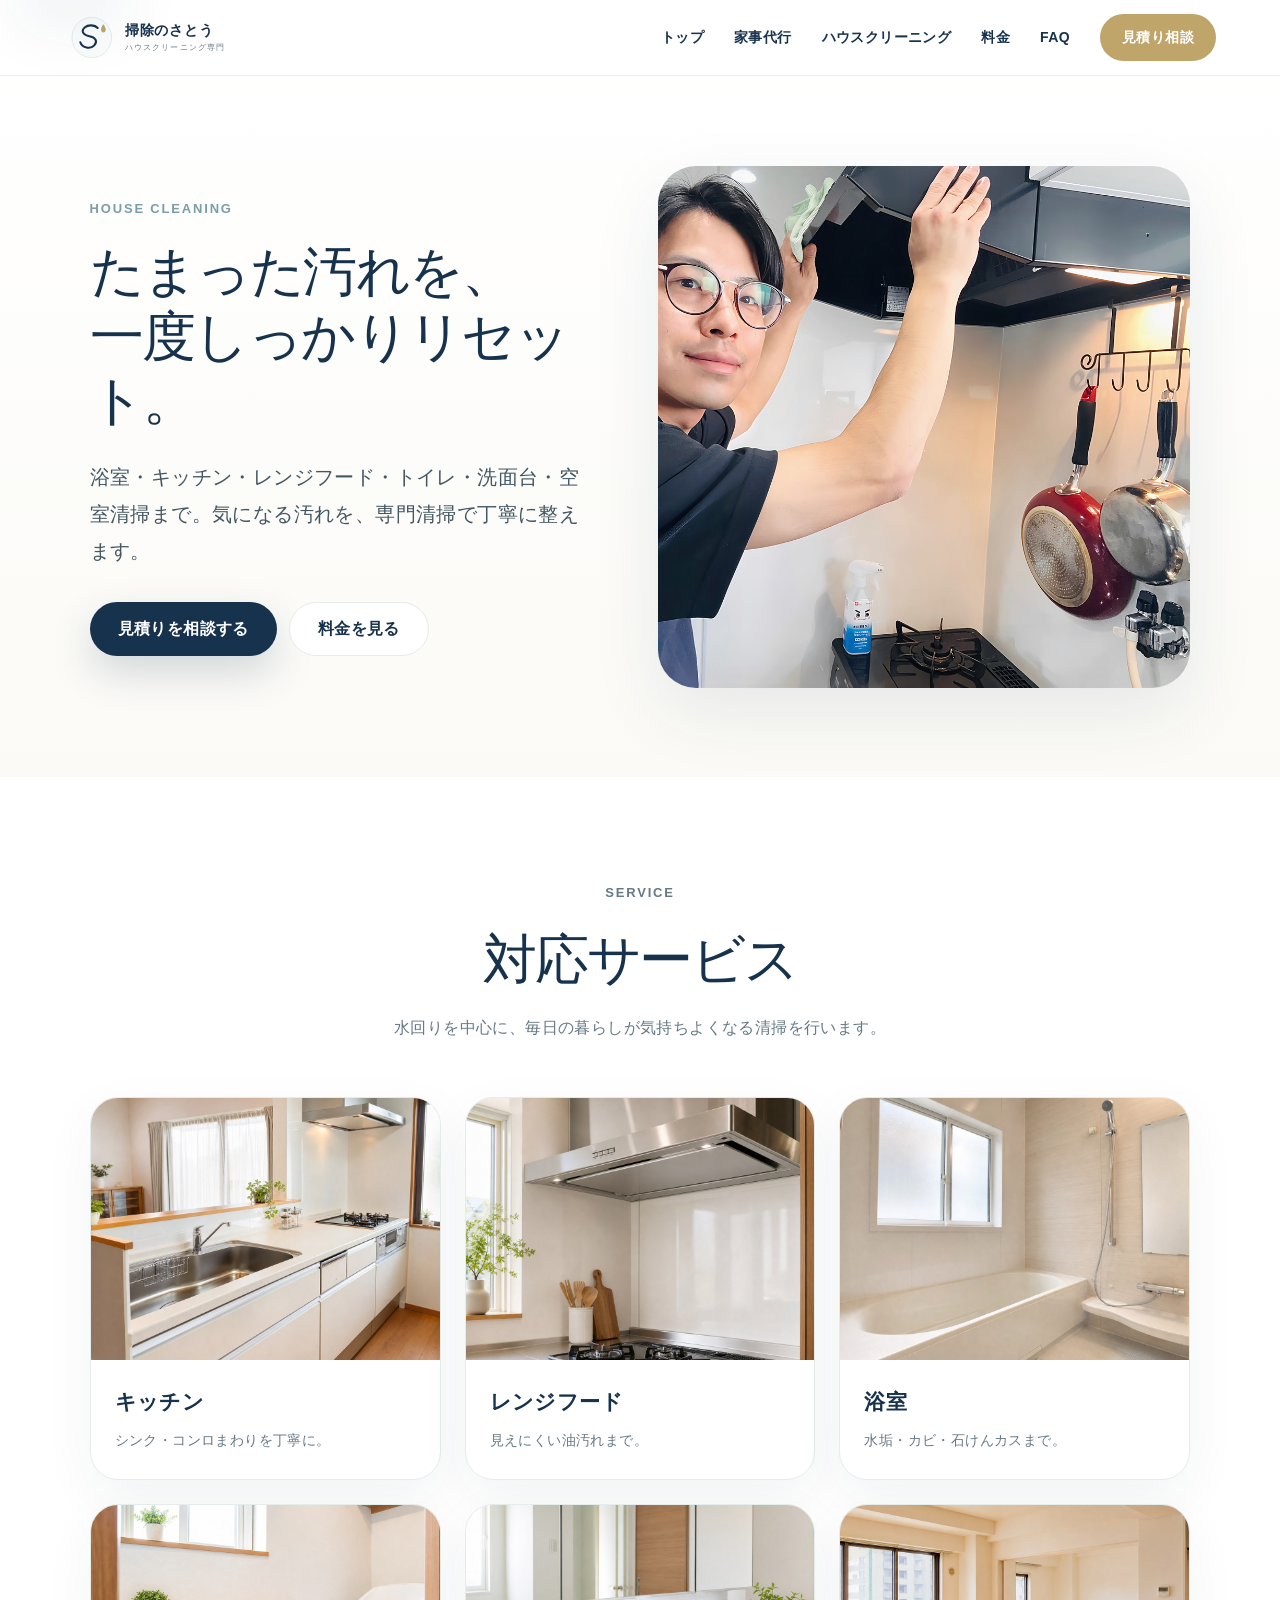
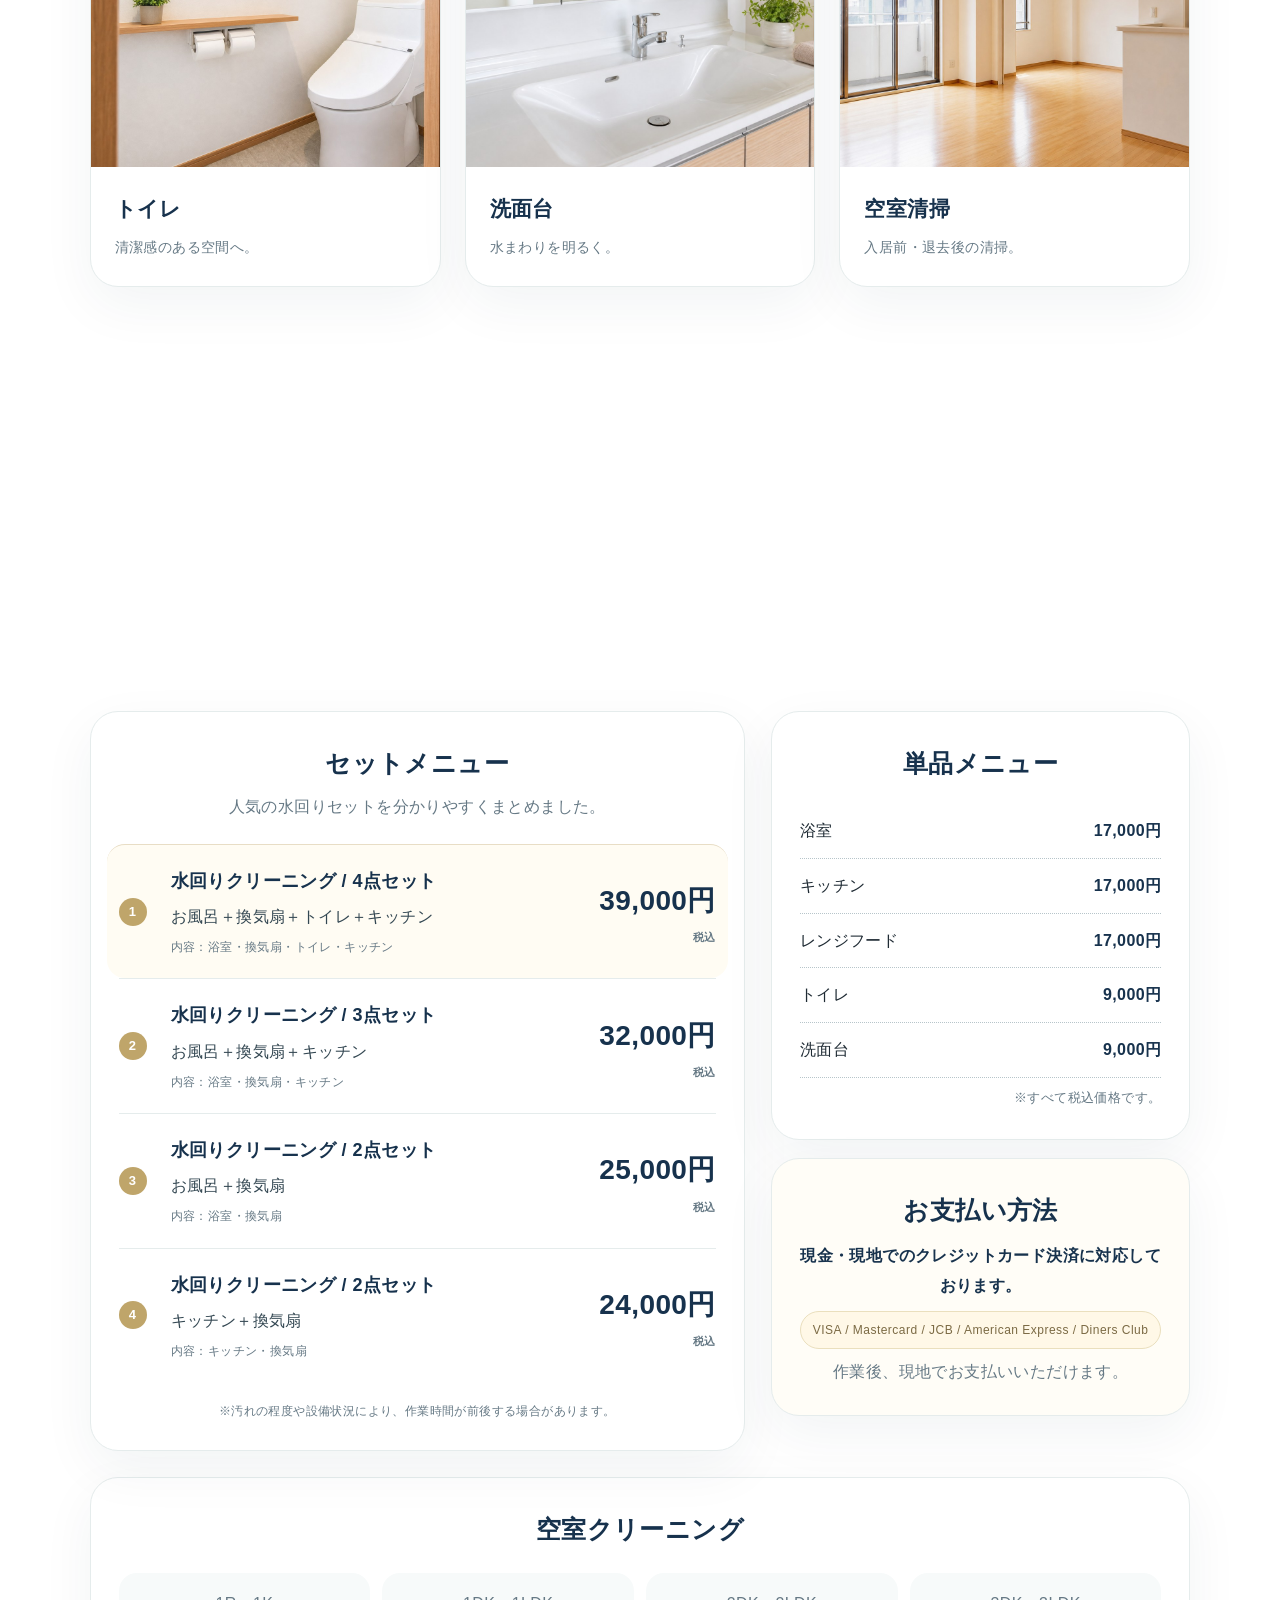
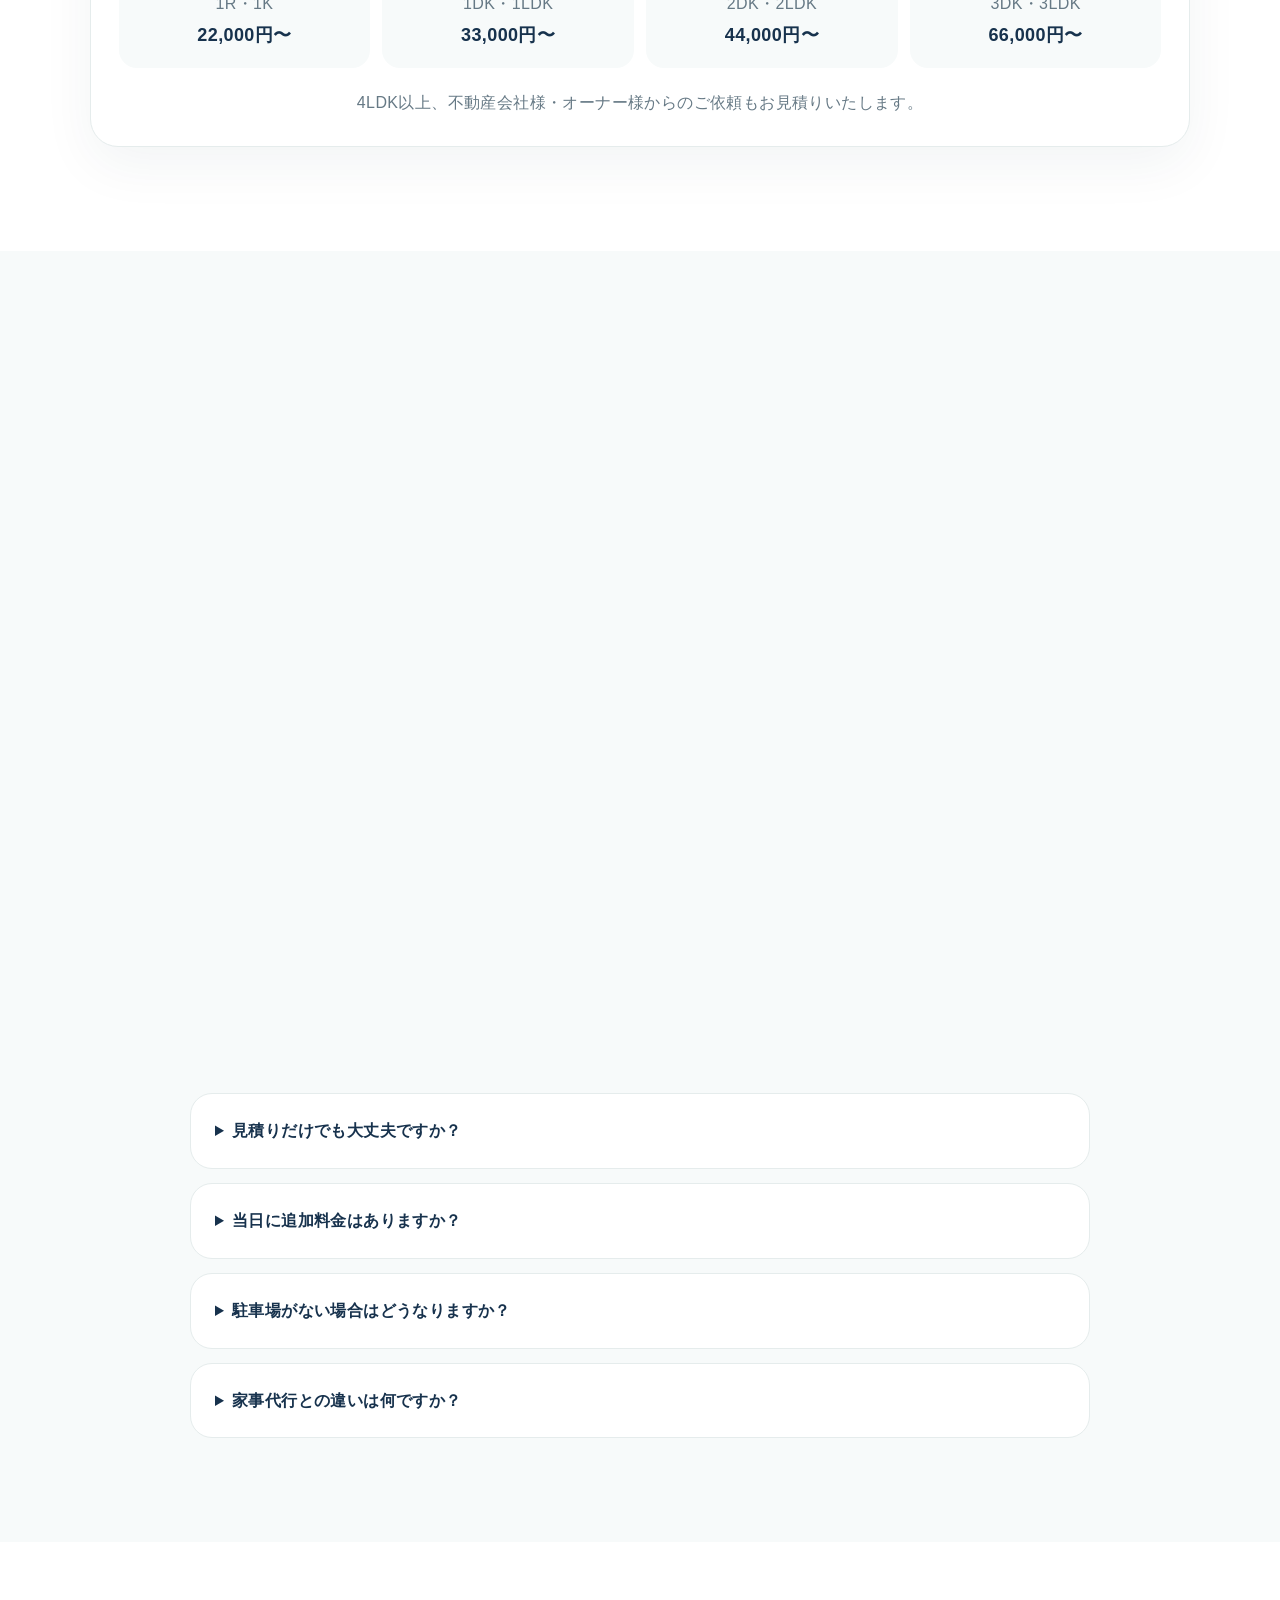
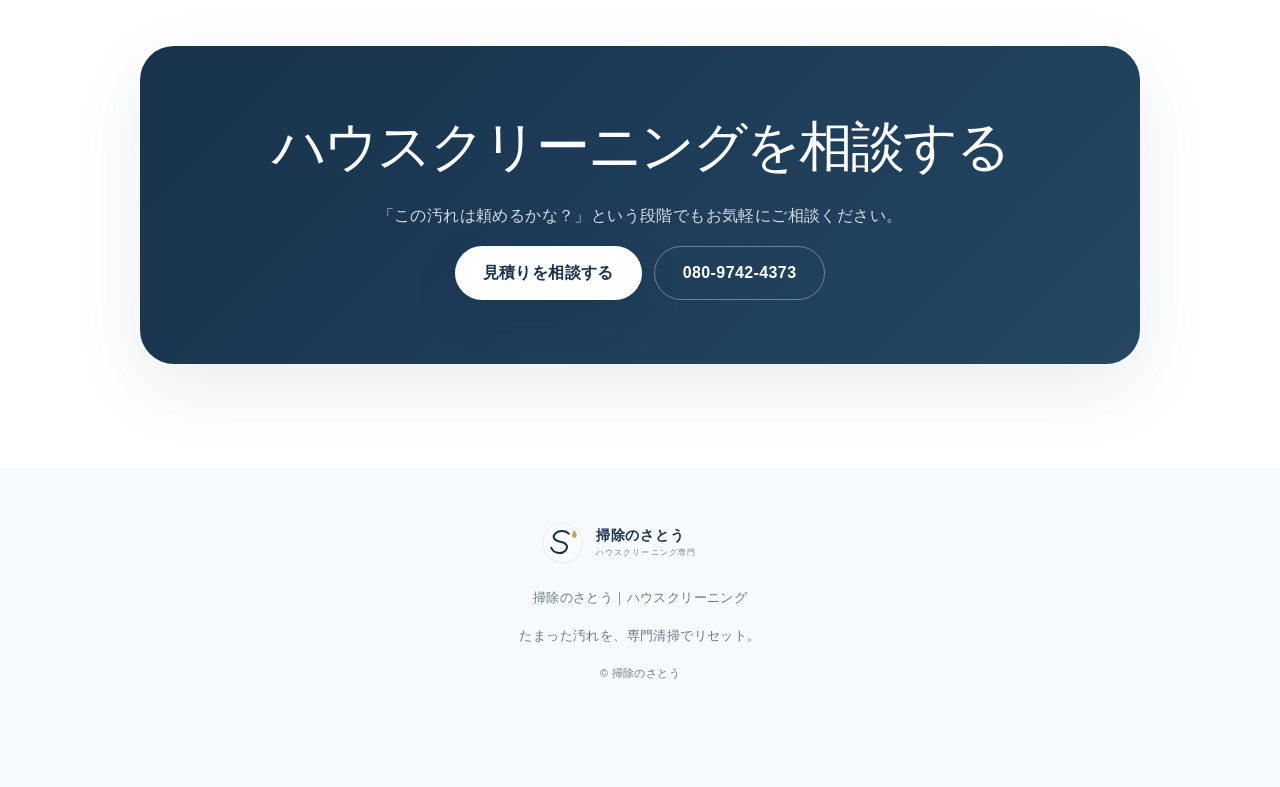
==== commit aab6209e: "Add files via upload" ====
--- a/cleaning.html
+++ b/cleaning.html
@@ -10,13 +10,13 @@
   <meta property="og:locale" content="ja_JP">
   <meta property="og:site_name" content="掃除のさとう">
   <meta property="og:title" content="ハウスクリーニング｜掃除のさとう">
-  <meta property="og:description" content="水回り・レンジフード・空室清掃まで、たまった汚れを単発の専門清掃で整えます。">
+  <meta property="og:description" content="水回り・レンジフード・空室清掃まで、たまった汚れを専門清掃で整えます。">
   <meta property="og:url" content="https://norisatou0-deep.github.io/souji-no-sato/cleaning.html">
-  <meta property="og:image" content="https://norisatou0-deep.github.io/souji-no-sato/assets/service-bath-clean-v3.jpg">
+  <meta property="og:image" content="https://norisatou0-deep.github.io/souji-no-sato/assets/work-hood.jpeg">
   <meta name="twitter:card" content="summary_large_image">
   <link rel="canonical" href="https://norisatou0-deep.github.io/souji-no-sato/cleaning.html">
   <link rel="icon" href="assets/logo.svg" type="image/svg+xml">
-  <link rel="stylesheet" href="style.css?v=20260723-wrap">
+  <link rel="stylesheet" href="style.css?v=20260723-wrap3">
   <script>
     document.documentElement.classList.remove('no-js');
     document.documentElement.classList.add('js');
@@ -29,7 +29,7 @@
   <button class="menu-button" type="button" aria-label="メニューを開く" aria-controls="site-nav" aria-expanded="false"><span aria-hidden="true"></span><span aria-hidden="true"></span></button>
   <nav class="nav" id="site-nav" aria-label="サイト内メニュー">
     <a href="index.html">トップ</a>
-    <a href="housekeeping.html">定期家事代行</a>
+    <a href="housekeeping.html">家事代行</a>
     <a href="cleaning.html">ハウスクリーニング</a>
     <a href="#price">料金</a>
     <a href="#faq">FAQ</a>
@@ -42,14 +42,14 @@
   <div class="subpage-copy reveal">
     <p class="eyebrow">HOUSE CLEANING</p>
     <h1>たまった汚れを、<br>一度しっかりリセット。</h1>
-    <p class="lead">浴室・キッチン・レンジフード・トイレ・洗面台・空室清掃まで。気になる汚れを、単発の専門清掃で丁寧に整えます。</p>
+    <p class="lead">浴室・キッチン・レンジフード・トイレ・洗面台・空室清掃まで。気になる汚れを、専門清掃で丁寧に整えます。</p>
     <div class="actions">
       <a class="button primary" href="https://forms.gle/PF4ynjadxf1Uwvu38" target="_blank" rel="noopener noreferrer">見積りを相談する</a>
       <a class="button secondary" href="#price">料金を見る</a>
     </div>
   </div>
   <div class="subpage-photo reveal">
-    <img src="assets/service-bath-clean-v3.jpg" alt="浴室クリーニングのイメージ" width="1200" height="800">
+    <img src="assets/work-hood.jpeg" alt="レンジフードを清掃している作業風景" width="1333" height="1000">
   </div>
 </section>
 
@@ -121,8 +121,8 @@
   <div class="cross-card reveal">
     <p class="eyebrow">REGULAR SUPPORT</p>
     <h2>きれいにした後を、保ちたい方へ。</h2>
-    <p>ハウスクリーニングでリセットした後は、定期家事代行で水回りや床まわりを維持する流れもおすすめです。</p>
-    <a class="button primary" href="housekeeping.html">定期家事代行を見る</a>
+    <p>ハウスクリーニングでリセットした後は、家事代行で水回りや床まわりを維持する流れもおすすめです。</p>
+    <a class="button primary" href="housekeeping.html">家事代行を見る</a>
   </div>
 </section>
 
@@ -135,7 +135,7 @@
     <details><summary>見積りだけでも大丈夫ですか？</summary><p>はい。ご相談だけでも大丈夫です。内容を確認し、無料でお見積りいたします。</p></details>
     <details><summary>当日に追加料金はありますか？</summary><p>追加作業をご希望の場合は、事前に料金をご案内します。</p></details>
     <details><summary>駐車場がない場合はどうなりますか？</summary><p>近隣のコインパーキングを利用する場合があります。駐車場代が必要な場合は事前にご相談いたします。</p></details>
-    <details><summary>定期家事代行との違いは何ですか？</summary><p>ハウスクリーニングは、たまった汚れを専門清掃で落とす単発サービスです。日常的な掃除の維持には定期家事代行をご利用ください。</p></details>
+    <details><summary>家事代行との違いは何ですか？</summary><p>ハウスクリーニングは、たまった汚れを専門清掃で落とすサービスです。日常的な掃除の維持には家事代行をご利用ください。</p></details>
   </div>
 </section>
 
@@ -154,7 +154,7 @@
 <footer>
   <img src="assets/logo.svg" alt="掃除のさとう">
   <p>掃除のさとう｜ハウスクリーニング</p>
-  <p>たまった汚れを、単発の専門清掃でリセット。</p>
+  <p>たまった汚れを、専門清掃でリセット。</p>
   <small>© 掃除のさとう</small>
 </footer>
 
--- a/style.css
+++ b/style.css
@@ -1,7 +1,7 @@
 @charset "UTF-8";
 :root{--navy:#17324D;--gold:#BFA56A;--cream:#FBFAF6;--soft:#F7FAFA;--ink:#1f2b34;--muted:#667985;--line:#E5ECEC;--shadow:0 24px 70px rgba(23,50,77,.09)}
 *{box-sizing:border-box}html{scroll-behavior:smooth;overflow-x:hidden}body{margin:0;font-family:-apple-system,BlinkMacSystemFont,"Hiragino Sans","Noto Sans JP","Yu Gothic",sans-serif;color:var(--ink);line-height:1.86;letter-spacing:.025em;background:#fff;overflow-x:hidden}img{display:block;max-width:100%;height:auto}a{text-decoration:none;color:inherit}a:focus-visible,button:focus-visible,summary:focus-visible{outline:3px solid rgba(191,165,106,.55);outline-offset:4px}.skip-link{position:fixed;left:14px;top:14px;z-index:100;transform:translateY(-140%);background:#fff;color:var(--navy);border:1px solid var(--line);border-radius:999px;padding:10px 16px;font-weight:800;box-shadow:var(--shadow)}.skip-link:focus{transform:none}
-.nowrap{white-space:nowrap}
+.nowrap{white-space:nowrap}.mobile-line{display:inline}
 .site-header{height:76px;position:sticky;top:0;z-index:50;display:flex;align-items:center;justify-content:space-between;padding:0 clamp(18px,5vw,76px);background:rgba(255,255,255,.88);backdrop-filter:blur(20px);border-bottom:1px solid rgba(229,236,236,.85)}.brand img{width:210px}.nav{display:flex;align-items:center;gap:30px;font-weight:650;font-size:14px;color:var(--navy)}.nav-cta{padding:10px 22px;border-radius:999px;background:var(--gold);color:#fff}.menu-button{display:none}
 .hero{display:grid;grid-template-columns:1.05fr .95fr;align-items:center;gap:clamp(46px,7vw,104px);padding:clamp(44px,7vw,94px) clamp(24px,7vw,112px);background:linear-gradient(180deg,#fff 0%,var(--cream) 100%)}.hero-photo img{width:100%;height:min(650px,64vh);object-fit:cover;object-position:center center;border-radius:42px;box-shadow:var(--shadow)}.eyebrow{margin:0 0 18px;color:#7A9DA7;font-weight:800;font-size:13px;letter-spacing:.14em;text-transform:uppercase}h1{margin:0 0 26px;color:var(--navy);font-size:clamp(48px,7vw,88px);font-weight:530;line-height:1.12;letter-spacing:-.05em}.lead{margin:0 0 32px;color:#435762;font-size:clamp(16px,1.8vw,20px)}.actions{display:flex;gap:12px;flex-wrap:wrap}.button{min-height:54px;padding:0 28px;border-radius:999px;display:inline-flex;align-items:center;justify-content:center;font-weight:800;transition:.22s}.button:hover{transform:translateY(-2px)}.primary{background:var(--navy);color:#fff;box-shadow:0 16px 40px rgba(23,50,77,.18)}.secondary{background:#fff;color:var(--navy);border:1px solid var(--line)}.small-note{font-size:14px;color:var(--muted);margin-top:22px}
 .subpage-hero{display:grid;grid-template-columns:.96fr 1.04fr;align-items:center;gap:clamp(36px,6vw,88px);padding:clamp(44px,7vw,94px) clamp(24px,7vw,112px);background:linear-gradient(180deg,#fff 0%,var(--cream) 100%)}.subpage-hero .subpage-copy h1{font-size:clamp(36px,4.2vw,54px) !important;line-height:1.2;letter-spacing:-.03em}.housekeeping-hero{background:linear-gradient(180deg,#fff 0%,#F7FAFA 100%)}.subpage-photo img{width:100%;height:min(560px,58vh);object-fit:cover;object-position:center;border-radius:38px;box-shadow:var(--shadow)}.points-grid{display:grid;grid-template-columns:repeat(3,1fr);gap:18px}.point-card{background:#fff;border:1px solid var(--line);border-radius:26px;padding:28px 24px;box-shadow:0 18px 54px rgba(23,50,77,.055)}.point-card h3{margin:0 0 10px;color:var(--navy);font-size:20px}.point-card p{margin:0;color:var(--muted);font-size:14px}.scope-section{background:var(--cream)}.scope-grid{max-width:980px;margin:auto;display:grid;grid-template-columns:repeat(5,1fr);gap:12px}.scope-grid span{display:grid;place-items:center;min-height:70px;padding:10px;border:1px solid #EEE4D2;border-radius:18px;background:#fff;color:var(--navy);font-weight:750;text-align:center;font-size:14px}.plan-grid{display:grid;grid-template-columns:repeat(4,1fr);gap:16px}.plan-card{background:#fff;border:1px solid var(--line);border-radius:26px;padding:24px 20px;box-shadow:0 18px 54px rgba(23,50,77,.055)}.plan-card.featured{background:#FFFCF3;border-color:#E8DDC5}.plan-card span{display:inline-flex;min-height:28px;align-items:center;padding:3px 10px;border-radius:999px;background:#EAF1F2;color:var(--navy);font-size:12px;font-weight:900;margin-bottom:12px}.plan-card.featured span{background:var(--gold);color:#fff}.plan-card h3{margin:0 0 8px;color:var(--navy);font-size:21px}.plan-price{margin:0 0 6px;color:var(--navy);font-size:26px;font-weight:900;line-height:1.25;letter-spacing:-.02em}.plan-card p:not(.plan-price){margin:0 0 10px;color:#405461}.plan-card small{display:block;color:var(--muted);font-size:12px;line-height:1.7}.price-note{max-width:900px;margin:20px auto 0;color:var(--muted);font-size:13px;text-align:center}.schedule-card{max-width:900px;margin:auto;background:#fff;border:1px solid var(--line);border-radius:28px;box-shadow:var(--shadow);padding:clamp(24px,4vw,40px)}.schedule-card dl{margin:0;display:grid;grid-template-columns:1fr 1fr;gap:0 26px}.schedule-card div{display:grid;grid-template-columns:120px 1fr;gap:16px;padding:16px 0;border-bottom:1px solid var(--line)}.schedule-card dt{color:var(--navy);font-weight:850}.schedule-card dd{margin:0;color:#405461}.cross-link{background:var(--soft)}.cross-card{max-width:960px;margin:auto;background:#fff;border:1px solid var(--line);border-radius:30px;padding:clamp(28px,5vw,48px);text-align:center;box-shadow:var(--shadow)}.cross-card h2{margin:0 0 14px;color:var(--navy);font-size:clamp(30px,4vw,48px);font-weight:540;line-height:1.35;letter-spacing:-.04em}.cross-card p{max-width:720px;margin:0 auto 24px;color:var(--muted)}
@@ -22,6 +22,52 @@
 @media(max-width:1100px){.reason-layout,.proof-inner{grid-template-columns:1fr}.reason-grid,.voice-grid,.promise-grid,.plan-grid{grid-template-columns:repeat(2,1fr)}.scope-grid{grid-template-columns:repeat(3,1fr)}}
 @media(max-width:760px){body{padding-bottom:calc(82px + env(safe-area-inset-bottom))}.site-header{height:70px;padding:0 18px}.brand img{width:min(178px,56vw)}.menu-button{display:grid;width:42px;height:42px;place-items:center;background:#fff;border:1px solid var(--line);border-radius:50%;padding:0}.menu-button span{width:18px;height:2px;background:var(--navy);margin:3px 0}.nav{display:none;position:fixed;left:14px;right:14px;top:78px;background:#fff;border:1px solid var(--line);border-radius:24px;box-shadow:var(--shadow);padding:12px;flex-direction:column;gap:0}.nav.open{display:flex}.nav a{padding:14px 16px}.hero,.subpage-hero{grid-template-columns:1fr;padding:30px 22px 62px}.hero-photo img,.subpage-photo img{height:auto;aspect-ratio:4/3.1;border-radius:30px}h1{font-size:clamp(38px,11vw,43px);letter-spacing:-.035em}.lead br{display:none}.actions{display:grid;grid-template-columns:1fr}.button{width:100%;min-height:52px;padding:0 20px}.trust-strip{grid-template-columns:1fr;margin:0 22px;transform:none}.trust-strip div{border-right:0;border-bottom:1px solid var(--line)}.trust-strip div:last-child{border-bottom:0}.section{padding:82px 22px}.choice-grid,.service-grid,.reason-grid,.voice-grid,.price-columns,.promise-grid,.housekeeping-price,.points-grid,.plan-grid,.schedule-card dl{grid-template-columns:1fr}.choice-card{border-radius:24px}.housekeeping-price{border-radius:24px;margin-bottom:22px}.regular-plans,.scope-grid{grid-template-columns:1fr}.regular-plans span{min-height:auto}.scope-grid span{min-height:58px}.schedule-card div{grid-template-columns:1fr;gap:4px}.manager{grid-template-columns:92px 1fr}.manager img{width:92px;height:112px}.proof-photos{grid-template-columns:1fr}.proof-photos img{height:230px}.set-row{grid-template-columns:30px 1fr}.set-row>strong{grid-column:2;font-size:25px}.set-row>strong span{text-align:left}.vacant div{grid-template-columns:1fr 1fr}.policy-table div{display:block}.policy-table strong{display:block;margin-top:4px}.info-card dl{grid-template-columns:1fr}.info-card div,.info-card div:nth-last-child(-n+2){grid-template-columns:1fr;gap:4px;border-bottom:1px solid var(--line)}.info-card div:last-child{border-bottom:0}.fixed-cta{display:grid;position:fixed;left:12px;right:12px;bottom:calc(12px + env(safe-area-inset-bottom));z-index:60;grid-template-columns:1fr 1.3fr;gap:8px;background:rgba(255,255,255,.9);backdrop-filter:blur(18px);border:1px solid var(--line);box-shadow:0 16px 44px rgba(23,50,77,.16);padding:8px;border-radius:20px}.fixed-cta a{min-height:46px;display:grid;place-items:center;border-radius:14px;font-weight:800}.fixed-cta a:first-child{background:#fff;color:var(--navy);border:1px solid var(--line)}.fixed-cta a:last-child{background:var(--navy);color:#fff}}
 @media(max-width:380px){.section{padding-left:18px;padding-right:18px}.hero{padding-left:18px;padding-right:18px}.trust-strip{margin-left:18px;margin-right:18px}.vacant div{grid-template-columns:1fr}.contact-card{padding:50px 18px}.fixed-cta{left:8px;right:8px}}
+@media(max-width:760px){
+  .mobile-line{display:block}
+  .section-heading{margin-bottom:42px}
+  h1,
+  .section-heading h2,
+  .choice-card h3,
+  .contact-card h2,
+  .policy-card h2,
+  .cross-card h2{
+    word-break:keep-all;
+    overflow-wrap:anywhere;
+    text-wrap:balance;
+  }
+  h1{
+    font-size:clamp(34px,9.8vw,40px);
+    line-height:1.32;
+    letter-spacing:0;
+  }
+  .subpage-hero .subpage-copy h1{
+    font-size:clamp(32px,9vw,38px) !important;
+    line-height:1.38;
+    letter-spacing:0;
+  }
+  .section-heading h2,
+  .contact-card h2,
+  .policy-card h2{
+    font-size:clamp(26px,7vw,32px);
+    line-height:1.55;
+    letter-spacing:0;
+  }
+  .choice-card h3{
+    font-size:clamp(23px,6.4vw,28px);
+    line-height:1.45;
+    letter-spacing:0;
+  }
+  .lead,
+  .section-heading p,
+  .choice-card p,
+  .point-card p,
+  .plan-card p:not(.plan-price),
+  .faq-list p{
+    line-height:1.95;
+    word-break:normal;
+    overflow-wrap:anywhere;
+  }
+}
 @media(prefers-reduced-motion:reduce){html{scroll-behavior:auto}*,*::before,*::after{transition-duration:.01ms !important;animation-duration:.01ms !important;animation-iteration-count:1 !important}.js .reveal{opacity:1;transform:none}}
 
 .card-brands{
